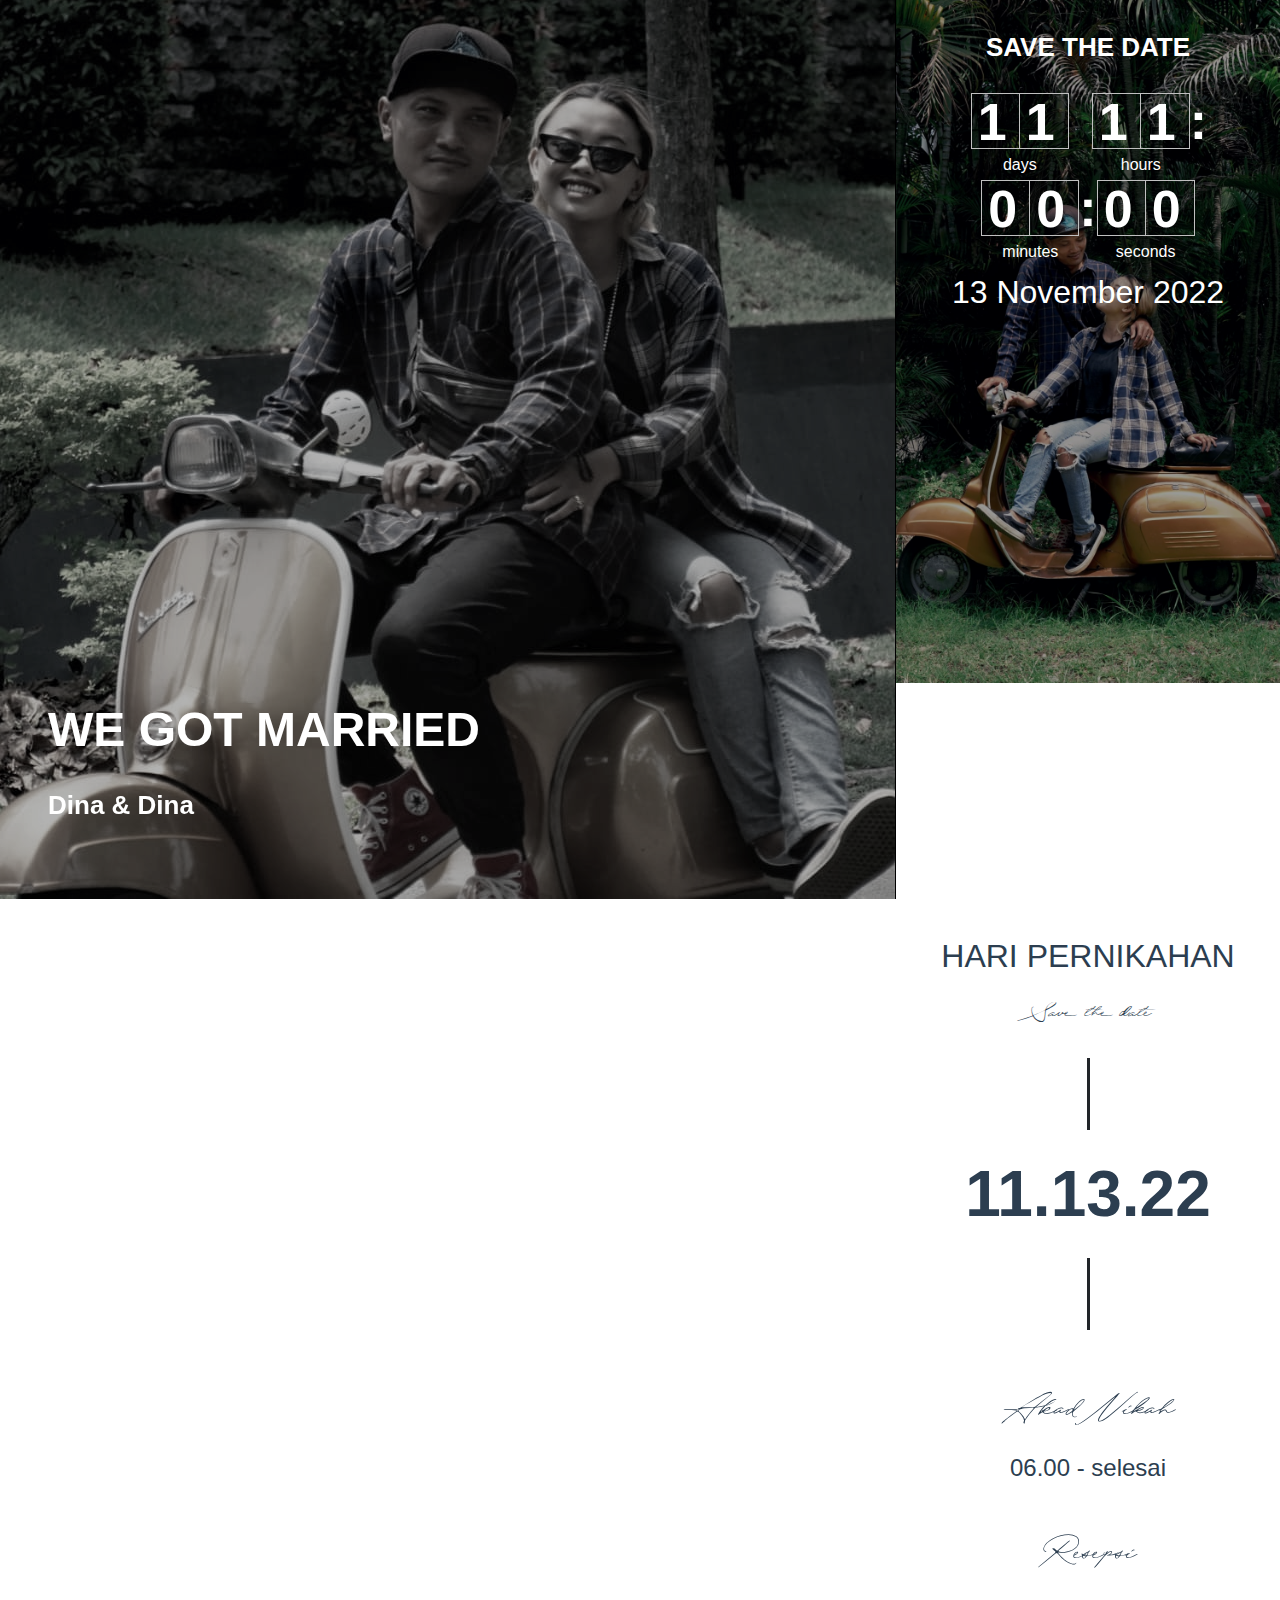
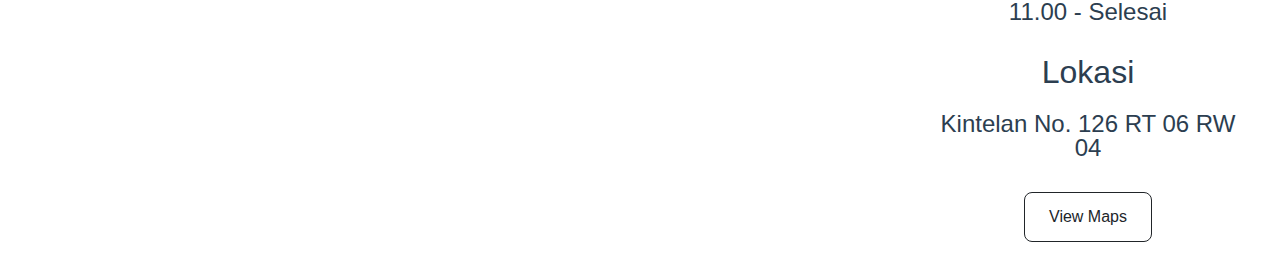
==== index.html @ 4c3e687c "update" ====
<!DOCTYPE html>
<html lang="en">

<head>
  <meta charset="UTF-8" />
  <meta http-equiv="X-UA-Compatible" content="IE=edge,chrome=1" />
  <meta name="viewport" content="width=device-width, initial-scale=1" />
  <title>Wedding Invitation</title>
  <meta name="description" content="" />
  <meta name="theme-color" content="#D1700C" />
  <link rel="shortcut icon" href="favicon.ico" />
  <link rel="stylesheet" href="styles/plugins.css" />
  <link rel="stylesheet" href="styles/main.css" />
</head>

<body>
  <div id="wrap">
    <div class="web-wrapper" id="page">
      <main>
        <div class="container-fluid">
          <div class="side-cover">
            <div class="cover-img"><img src="images/img-invitation-1.jpg" alt="img" /></div>
            <div class="text">
              <h1>WE GOT MARRIED</h1>
              <h2>Dina & Dina<h2>
            </div>
          </div>
          <div class="side-content">
            <section class="content">
              <div class="masthead"><img src="images/img-invitation-2.jpg" alt="img" />
                <div class="countdown">
                  <h2>SAVE THE DATE</h2>
                  <div class="timer">
                    <div class="demo" id="countdown"></div>
                    <div class="date">13 November 2022</div>
                  </div>
                </div>
              </div>
            </section>
            <section class="content detail">
              <h3>HARI PERNIKAHAN<small class="font-signature">Save the date</small></h3>
              <div class="title">
                <div class="texture-outer top aos-init aos-animate" data-aos="fade-right" data-aos-duration="1500">
                  <div class="texture-line"></div>
                </div>
                <h2 class="aos-init aos-animate" data-aos="zoom-in" data-aos-duration="1000">11.13.22</h2>
                <div class="texture-outer bottom aos-init aos-animate" data-aos="fade-left" data-aos-duration="1500">
                  <div class="texture-line"></div>
                </div>
              </div>
              <div class="activities">
                <h2 class="font-signature">Akad Nikah</h2>
                <p>06.00 - selesai</p>
                <h2 class="font-signature">Resepsi</h2>
                <p>11.00 - Selesai</p>
                <h3>Lokasi</h3>
                <address> Kintelan No. 126 RT 06 RW 04</address>
              </div>
              <div class="btn-maps"><a class="btn btn-border" href="https://goo.gl/maps/obeGDh7pRdm4obJx9"
                  target="_blank">View Maps</a></div>
            </section>
          </div>
        </div>
      </main>
    </div>
  </div>
  <script src="plugins/jquery/jquery-3.4.1.min.js"></script>
  <script src="plugins/bootstrap/popper.min.js"></script>
  <script src="plugins/bootstrap/bootstrap.min.js"></script>
  <script src="plugins/hbaloadimages/hbaloadimages.min.js"></script>
  <script src="plugins/owlcarousel/owl.carousel.min.js"></script>
  <script src="plugins/bootstrap-select/bootstrap-select.min.js"></script>
  <script src="plugins/event-countdown-timer/jquery.time-to.min.js"></script>
  <script src="scripts/main.js"></script>
</body>

</html>
---- styles/main.css ----
/* ------------------------------------------------------------------------------------------------ */
/* Core style */
/* ------------------------------------------------------------------------------------------------ */
/* Fonts */
@font-face { font-family: "Lato"; font-display: swap; src: local("Lato"); src: url("../fonts/lato-hairline.eot"); src: url("../fonts/lato-hairline.eot#iefix") format("embedded-opentype"), url("../fonts/lato-hairline.woff2") format("woff2"), url("../fonts/lato-hairline.woff") format("woff"), url("../fonts/lato-hairline.ttf") format("truetype"), url("../fonts/lato-hairline.svg") format("svg"); font-style: normal; font-weight: 200; }

@font-face { font-family: "Lato"; font-display: swap; src: local("Lato"); src: url("../fonts/lato-regular.eot"); src: url("../fonts/lato-regular.eot#iefix") format("embedded-opentype"), url("../fonts/lato-regular.woff2") format("woff2"), url("../fonts/lato-regular.woff") format("woff"), url("../fonts/lato-regular.ttf") format("truetype"), url("../fonts/lato-regular.svg") format("svg"); font-style: normal; font-weight: 400; }

@font-face { font-family: "Lato"; font-display: swap; src: local("Lato"); src: url("../fonts/lato-bold.eot"); src: url("../fonts/lato-bold.eot#iefix") format("embedded-opentype"), url("../fonts/lato-bold.woff2") format("woff2"), url("../fonts/lato-bold.woff") format("woff"), url("../fonts/lato-bold.ttf") format("truetype"), url("../fonts/lato-bold.svg") format("svg"); font-style: normal; font-weight: 600; }

@font-face { font-family: "Lato"; font-display: swap; src: local("Lato"); src: url("../fonts/lato-black.eot"); src: url("../fonts/lato-black.eot#iefix") format("embedded-opentype"), url("../fonts/lato-black.woff2") format("woff2"), url("../fonts/lato-black.woff") format("woff"), url("../fonts/lato-black.ttf") format("truetype"), url("../fonts/lato-black.svg") format("svg"); font-style: normal; font-weight: 700; }

@font-face { font-family: "Signature"; font-display: swap; src: local("Signature"); src: url("../fonts/quick-signature.eot"); src: url("../fonts/quick-signature.eot#iefix") format("embedded-opentype"), url("../fonts/quick-signature.woff2") format("woff2"), url("../fonts/quick-signature.woff") format("woff"), url("../fonts/quick-signature.ttf") format("truetype"), url("../fonts/quick-signature.svg") format("svg"); font-style: normal; font-weight: 400; }

/* Typography */
p { margin: 0 0 24px; padding: 0; }

p:last-child { margin: 0; }

p em, p i { font-style: italic; }

p u { text-decoration: underline; }

p a:hover { text-decoration: underline; }

p:last-child { margin-bottom: 0; }

h1, h2, h3, h4 { margin: 0 0 30px; font-weight: 600; -webkit-font-variant-ligatures: common-ligatures; -moz-font-variant-ligatures: common-ligatures; font-variant-ligatures: common-ligatures; -webkit-font-feature-settings: "liga","clig"; -moz-font-feature-settings: "liga","clig"; font-feature-settings: "liga","clig"; }

h1 { font-size: 64px; line-height: 80px; }

@media (max-width: 1600px) { h1 { font-size: 48px; line-height: 60px; } }

h2 { font-size: 32px; line-height: 48px; }

@media (max-width: 1600px) { h2 { font-size: 26px; line-height: 31px; } }

h3 { font-size: 24px; line-height: 32px; }

@media (max-width: 1600px) { h3 { font-size: 21px; line-height: 32px; } }

h4 { font-size: 16px; line-height: 26px; }

.lead p { font-size: 21px; line-height: 32px; }

article p { word-break: keep-all; /* Non standard for webkit */ -webkit-hyphens: none; -moz-hyphens: none; -ms-hyphens: none; hyphens: none; margin: 0 0 20px; }

article p:last-child { margin: 0; }

article a:hover { text-decoration: underline; }

article blockquote { font-style: italic; }

article li ul, article li ol { margin: 0 20px; padding-top: 10px; }

article ul, article ol { margin: 0 0 30px; padding-left: 25px; }

article ul:last-child, article ol:last-child { margin: 0; }

article ul li, article ol li { margin-bottom: 10px; }

article ul li:last-child, article ol li:last-child { margin: 0; }

article ul { list-style-type: disc; }

article ol { list-style-type: decimal; }

article ol ol { list-style: lower-alpha; }

article ol ol ol { list-style: lower-roman; }

article ol ol ol ol { list-style: lower-alpha; }

.text-center { text-align: center; }

.text-right { text-align: right; }

.text-left { text-align: left; }

.text-bold, p strong, p b { font-weight: 700; }

.text-semibold { font-weight: 600; }

.text-regular { font-weight: 400; }

.text-capital { text-transform: uppercase; }

/* Base */
*, *:after, *:before { box-sizing: border-box; }

img { max-width: 100%; }

hr { border-top: 1px solid #CCCCCC; }

article, aside, figcaption, figure, footer, header, hgroup, main, nav, section { display: block; }

@media (min-width: 1200px) { *::-webkit-scrollbar-track { background-color: #FFF; }
  *::-webkit-scrollbar { width: 10px; background-color: #FFF; }
  *::-webkit-scrollbar-thumb { border: 1px solid #FFF; border-width: 3px 0 3px 1px; background-color: #232323; } }

html, body { font-size: 16px; line-height: 24px; font-family: "Signatue", -apple-system, helvetica neue, helvetica, Roboto, Arial, sans-serif; font-weight: normal; padding: 0; margin: 0; background-color: #FFFFFF; color: #2C3E50; text-rendering: optimizeLegibility; -webkit-font-smoothing: antialiased; }

/* ------------------------------------------------------------------------------------------------ */
/* Component style */
/* ------------------------------------------------------------------------------------------------ */
/* Animations */
body { position: relative; top: 50px; opacity: 0; transition: all .5s linear; }

body.ready { -webkit-transform: none; transform: none; top: 0; opacity: 1; transition: all .5s linear; }

body.transition { top: -50px; opacity: 0; transition: all .5s linear; }

@-webkit-keyframes hvr-push { 50% { -webkit-transform: scale(0.95);
    transform: scale(0.95); }
  100% { -webkit-transform: scale(1);
    transform: scale(1); } }

@keyframes hvr-push { 50% { -webkit-transform: scale(0.95);
    transform: scale(0.95); }
  100% { -webkit-transform: scale(1);
    transform: scale(1); } }

@-webkit-keyframes hvr-pop { 50% { -webkit-transform: scale(1.2);
    transform: scale(1.2); } }

@keyframes hvr-pop { 50% { -webkit-transform: scale(1.2);
    transform: scale(1.2); } }

@-webkit-keyframes topright { from { -webkit-transform: rotate(-90deg); transform: rotate(-90deg); }
  to { -webkit-transform: rotate(0); transform: rotate(0); } }

@keyframes topright { from { -webkit-transform: rotate(-90deg); transform: rotate(-90deg); }
  to { -webkit-transform: rotate(0); transform: rotate(0); } }

@-webkit-keyframes topleft { 0% { right: -50%; }
  50% { right: -40%; }
  100% { right: -30%; } }

@keyframes topleft { 0% { right: -50%; }
  50% { right: -40%; }
  100% { right: -30%; } }

@-webkit-keyframes toplefts { 0% { right: -50%; }
  100% { right: -20%; } }

@keyframes toplefts { 0% { right: -50%; }
  100% { right: -20%; } }

@-webkit-keyframes topleftsm { 0% { right: -90%; }
  100% { right: -110%; } }

@keyframes topleftsm { 0% { right: -90%; }
  100% { right: -110%; } }

@-webkit-keyframes toprights { 0% { right: -60%; }
  100% { right: -90%; } }

@keyframes toprights { 0% { right: -60%; }
  100% { right: -90%; } }

.animate.fade-in { -webkit-transform: translateY(50px); transform: translateY(50px); opacity: 0; transition: all 1s ease; }

.animate.fade-in.animate-in { -webkit-transform: translateY(0); transform: translateY(0); opacity: 1; }

.animate.fade-inb { -webkit-transform: translateY(50px); transform: translateY(50px); opacity: 0; transition: all 1s ease; }

.animate.fade-inb.animate-in { -webkit-transform: translateY(0); transform: translateY(0); opacity: 1; }

.animate.fade-pop { bottom: -75px; opacity: 0; transition: all 1s ease; }

.animate.fade-pop.animate-in { bottom: -45px; opacity: 1; }

.animate.fade-in.slow { -webkit-transform: translateY(100px); transform: translateY(100px); opacity: 0; transition: all 1s ease; }

.animate.fade-in.slow.animate-in { -webkit-transform: translateY(0); transform: translateY(0); opacity: 1; }

@media (max-width: 767px) { .animate.fade-in.slow { -webkit-transform: translateY(10px); transform: translateY(10px); } }

.animate.fade-out { -webkit-transform: translateY(-100px); transform: translateY(-100px); opacity: 0; transition: all 1s ease; }

.animate.fade-out.animate-in { -webkit-transform: translateY(0); transform: translateY(0); opacity: 1; }

@media (max-width: 767px) { .animate.fade-out { -webkit-transform: translateY(10px); transform: translateY(10px); } }

.animate.fade-outs { opacity: 0; z-index: 0; transition: all 4s ease, opacity 2s, z-index 1s 2s ease; }

.animate.fade-outs.animate-in { opacity: 1; z-index: 2; }

.detail-content .animate.fade-outs { -webkit-transform: translateY(50px); transform: translateY(50px); opacity: 0; transition: all 1s ease; }

.detail-content .animate.fade-outs.animate-in { -webkit-transform: translateY(0); transform: translateY(0); opacity: 1; }

.section-dbrocure.animate.fade-outs, .brocure-detail.animate.fade-outs { -webkit-transform: translateY(50px); transform: translateY(50px); opacity: 0; transition: all 1s ease; }

.section-dbrocure.animate.fade-outs.animate-in, .brocure-detail.animate.fade-outs.animate-in { -webkit-transform: translateY(0); transform: translateY(0); opacity: 1; }

.animate.fade-in-left { -webkit-transform: translateX(-100px); transform: translateX(-100px); opacity: 0; transition: all 1s ease; }

.animate.fade-in-left.animate-in { -webkit-transform: translateY(0); transform: translateY(0); opacity: 1; }

.animate.fade-in-left.before:before { -webkit-transform: translateX(-100px); transform: translateX(-100px); opacity: 0; transition: all 1s ease; }

.animate.fade-in-left.before.animate-in:before { -webkit-transform: translateY(0); transform: translateY(0); opacity: 1; }

.animate.fade-in-right { -webkit-transform: translateX(200px); transform: translateX(200px); opacity: 0; transition: all 1s ease; }

.animate.fade-in-right.animate-in { -webkit-transform: translateX(0); transform: translateX(0); opacity: 1; }

@media (max-width: 767px) { .animate.fade-in-right { -webkit-transform: translateY(10px); transform: translateY(10px); } }

.animate.fade-only { opacity: 0; transition: all 1s ease; }

.animate.fade-only.animate-in { opacity: 1; }

.animate.fade-scale { opacity: 0; -webkit-transform: scale(0.8); transform: scale(0.8); transition: all 1s ease; }

.animate.fade-scale.animate-in { opacity: 1; -webkit-transform: scale(1); transform: scale(1); }

.animate.fade-in.delay:nth-child(1), .animate.fade-inb.delay:nth-child(1), .animate.fade-outs.delay:nth-child(1) { transition-delay: .2s; }

.animate.fade-in.delay:nth-child(2), .animate.fade-inb.delay:nth-child(2), .animate.fade-outs.delay:nth-child(2) { transition-delay: .4s; }

.animate.fade-in.delay:nth-child(3), .animate.fade-inb.delay:nth-child(3), .animate.fade-outs.delay:nth-child(3) { transition-delay: .6s; }

.animate.fade-in.delay:nth-child(4), .animate.fade-inb.delay:nth-child(4), .animate.fade-outs.delay:nth-child(4) { transition-delay: .8s; }

.animate.fade-in.delay:nth-child(5), .animate.fade-inb.delay:nth-child(5), .animate.fade-outs.delay:nth-child(5) { transition-delay: 1s; }

.animate.fade-in.delay:nth-child(6), .animate.fade-inb.delay:nth-child(6), .animate.fade-outs.delay:nth-child(6) { transition-delay: 1.2s; }

.animate.fade-in.delay:nth-child(7), .animate.fade-inb.delay:nth-child(7), .animate.fade-outs.delay:nth-child(7) { transition-delay: 1.4s; }

.animate.fade-in.delay:nth-child(8), .animate.fade-inb.delay:nth-child(8), .animate.fade-outs.delay:nth-child(8) { transition-delay: 1.6s; }

.animate.fade-in.delay:nth-child(9), .animate.fade-inb.delay:nth-child(9), .animate.fade-outs.delay:nth-child(9) { transition-delay: 1.8s; }

.delay-1 { transition-delay: 1s !important; }

.delay-2 { transition-delay: 2s !important; }

.delay-3 { transition-delay: 3s !important; }

.delay-4 { transition-delay: 4s !important; }

.delay-5 { transition-delay: 6s !important; }

/* Custom Plugins */
.block-slider { padding-bottom: 45px; }

.block-slider.owl-carousel .item { display: block; }

.block-slider .owl-stage-outer { position: relative; z-index: 2; }

.block-slider .owl-nav { position: absolute; z-index: 1; bottom: 0; right: -100px; width: 100%; height: 120px; text-align: right; }

.block-slider .owl-nav button.owl-next, .block-slider .owl-nav button.owl-prev { width: 50px; height: 75px; background-color: #232323; display: inline-block; transition: all .3s ease; position: relative; color: #FFFFFF; }

.block-slider .owl-nav button.owl-next.disabled, .block-slider .owl-nav button.owl-prev.disabled { opacity: .5; }

.block-slider .owl-nav button.owl-next:focus, .block-slider .owl-nav button.owl-prev:focus { outline: none; }

.block-slider .owl-nav button.owl-next:hover:not(.disabled), .block-slider .owl-nav button.owl-prev:hover:not(.disabled) { opacity: 1; background-color: #161616; }

@media (max-width: 1025px) { .block-slider .owl-nav { position: relative; right: 0; height: auto; text-align: center; }
  .block-slider .owl-nav button.owl-next, .block-slider .owl-nav button.owl-prev { width: 30px; height: 47px; font-size: 13px; } }

.owl-carousel { position: relative; }

.owl-carousel .owl-dots { text-align: center; position: relative; width: 100%; line-height: 8px; }

.owl-carousel .owl-dots .owl-dot { display: inline-block; vertical-align: middle; margin-right: 15px; width: auto; position: relative; }

.owl-carousel .owl-dots .owl-dot span { display: block; width: 6px; height: 6px; border-radius: 6px; background-color: #CECECE; border: 0; }

.owl-carousel .owl-dots .owl-dot:focus { outline: none !important; }

.owl-carousel .owl-dots .owl-dot.active span { width: 12px; background-color: #232323; opacity: 1; }

.tooltip { position: relative; }

.tooltip .arrow { position: absolute; width: 0; height: 0; border-color: transparent; border-style: solid; bottom: 0; left: 50%; margin-left: -5px; border-width: 20px 15px 0; border-top-color: #212121; margin-bottom: 19px; }

.tooltip-inner { background: #212121; color: #ffffff; font-size: 15px; line-height: 24px; padding: 19px 24px; border-radius: 4px; max-width: 280px; margin-bottom: 38px; }

.fade { transition: opacity 0.15s linear; }

.fade:not(.in):not(.show) { display: none; }

.collapse:not(.show) { display: none; }

.collapsing { position: relative; height: 0; overflow: hidden; transition: height 0.35s ease; }

@media (prefers-reduced-motion: reduce) { .collapsing { transition: none; } }

body.modal-open { overflow: hidden; }

body.modal-open .header { z-index: 9; }

.modal { position: fixed; z-index: 11; top: 0; left: 0; width: 101%; height: 100vh; overflow: auto; display: none; transition: all .5s; }

.modal:not(.show) { opacity: 0; }

.modal:not(.show) .modal-dialog { -webkit-transform: translate(0, -30px); transform: translate(0, -30px); }

.modal .modal-dialog { max-width: 540px; padding: 32px 24px; background: #fff; margin: 10vh auto; transition: all .5s ease-out; position: relative; border: 1px solid #E2E2E2; box-shadow: 0 20px 40px 0 rgba(0, 0, 0, 0.5); border-radius: 2px; max-width: 770px; padding: 30px; }

.modal .modal-dialog h3 { text-align: center; }

.modal .close-btn { position: absolute; top: 16px; right: 16px; width: 24px; display: block; opacity: .3; transition: all .3s; cursor: pointer; }

.modal .close-btn:hover { opacity: .7; }

.modal .form-group { text-align: left; }

.modal a.back { margin: 0 0 40px; }

.modal h3 { font-weight: bold; margin: 0 0 12px; font-size: 26px; line-height: 31px; }

.modal p { margin: 0 0 24px !important; }

.modal .range_slider { margin-bottom: 30px; }

.modal .ctrip_range { margin-top: 0; }

.modal-bottom { top: auto; bottom: 0; background: rgba(255, 255, 255, 0.8); }

.modal-bottom:not(.show) .modal-dialog { -webkit-transform: translate(0, 50%); transform: translate(0, 50%); }

.modal-bottom h2 { display: inline-block; margin: 0 0 30px; font-size: 22px; letter-spacing: -0.07px; line-height: 27px; }

.modal-bottom .modal-dialog { position: fixed; bottom: 0; left: 0; right: 0; min-height: 0; }

.modal-backdrop { position: fixed; top: 0; left: 0; width: 100%; height: 100%; background: rgba(27, 29, 30, 0.8); z-index: 10; transition: all .3s ease; }

/* General */
h2.w-aksen { position: relative; }

h2.w-aksen:before, h2.w-aksen:after { content: "/"; display: inline-block; padding: 0 3px; }

@media (max-width: 767px) { h2.w-aksen { font-size: 18px; line-height: 1.5em; padding: 0 15px; margin-bottom: 20px; } }

button:focus, a:focus { outline: none !important; }

.btn-primary { padding: 12px 24px; border: 1px solid #232323; border-radius: 2px; color: #232323; font-weight: 600; transition: all .3s; display: inline-block; background: #ffffff; }

.btn-primary:hover { background: #232323; color: #ffffff; text-decoration: none; }

.bg-img { width: 100%; display: block; position: relative; background-size: cover; background-position: center; background-repeat: no-repeat; }

.bg-img:before { content: ""; display: block; padding: 50% 0; }

.font-signature { font-family: "Signature", -apple-system, helvetica neue, helvetica, Roboto, Arial, sans-serif; font-size: 72px; line-height: 1em; font-weight: 500; }

@media (max-width: 1025px) { .font-signature { font-size: 52px; } }

@media (max-width: 767px) { .font-signature { font-size: 32px; } }

.page-numbers { text-align: center; margin: 0 auto 120px; }

.page-numbers ul { margin-bottom: 0; margin-left: -15px; margin-right: -15px; padding-left: 0; }

.page-numbers ul li { list-style: none; display: inline-block; text-align: center; }

.page-numbers ul li:last-child { padding-right: 0; }

.page-numbers ul li.current a, .page-numbers ul li.current span { color: #232323; }

.page-numbers a, .page-numbers span { padding: 0 12px; display: inline-block; color: #091E3F; font-size: 15px; line-height: 24px; }

.page-numbers .current { color: #232323; }

@media (max-width: 767px) { .page-numbers { margin: 0 auto 30px; } }

.fade { transition: opacity 0.15s linear; }

.fade:not(.in):not(.show) { display: none; }

.collapse:not(.show) { display: none; }

.collapsing { position: relative; height: 0; overflow: hidden; transition: height 0.35s ease; }

@media (prefers-reduced-motion: reduce) { .collapsing { transition: none; } }

.pnf { padding: 0; margin-top: -270px; position: relative; height: 100vh; width: 100%; background-size: cover; background-repeat: no-repeat; background-position: center; display: -webkit-flex; display: -ms-flexbox; display: flex; -webkit-justify-content: left; -ms-flex-pack: left; justify-content: left; -webkit-align-items: flex-start; -ms-flex-align: start; align-items: flex-start; }

.pnf_content { color: #232323; padding: 10%; width: 100%; text-align: center; }

.pnf_content h1 { font-size: 165px; line-height: 1.1em; letter-spacing: 30px; font-family: "Lato", helvetica neue, helvetica, arial, sans-serif; }

.pnf_content .btn-primary { text-decoration: none; }

@media (max-width: 767px) { .pnf { -webkit-justify-content: center; -ms-flex-pack: center; justify-content: center; -webkit-align-items: center; -ms-flex-align: center; align-items: center; margin-top: -70px; }
  .pnf_content { text-align: center; padding: 0; } }

/* Form */
.form-group { margin-bottom: 16px; }

.form-group label { display: block; width: 100%; }

.form-group .form-control { width: 100%; max-width: 100%; border: none; border-bottom: 1px solid #cccccc; }

.form-group .form-control:active, .form-group .form-control:focus, .form-group .form-control:hover { outline: none; border-color: #4f4f4f; }

.form-action { text-align: right; }

.form-action .btn-primary { padding: 8px 24px; }

@media (max-width: 767px) { .form-group .col-md-6 { margin-bottom: 16px; } }

/* Header */
.header { text-align: center; transition: all .3s linear; padding: 60px 0; z-index: 100; position: fixed; top: 0; left: 0; width: 100%; background: #FFF; }

.header_logo { display: inline-block; }

.header_logo .company-logo { height: 50px; transition: height .3s linear; margin: 0 auto 60px; }

.header .col-md-12 { position: relative; transition: width .3s linear; }

.header.fixed { top: -300px; left: 0; }

.header.fixed .col-md-12 { -webkit-flex: 0 0 50%; -ms-flex: 0 0 50%; flex: 0 0 50%; max-width: 50%; display: -webkit-flex; display: -ms-flexbox; display: flex; -webkit-align-items: center; -ms-flex-align: center; align-items: center; }

.header.fixed .company-logo { height: 40px; opacity: 0; }

.header.fixed .col-md-12:last-child { -webkit-justify-content: flex-end; -ms-flex-pack: end; justify-content: flex-end; }

.header.fixed .header_nav { margin-right: -300px; opacity: 0; }

.header.fixed.sticky { top: 0; box-shadow: 0 1px 2px 0 rgba(0, 0, 0, 0.2); padding: 10px 0; }

.header.fixed.sticky .company-logo { opacity: 1; margin-bottom: 0; }

.header.fixed.sticky .header_nav { margin-right: 0; opacity: 1; }

.header_menu_icon { position: absolute; top: -50px; right: 15px; z-index: 251; width: 30px; padding-top: 24px; cursor: pointer; transition: all .5s; display: none; float: right; }

.header_menu_icon span { position: absolute; left: 0; width: 100%; height: 2px; background-color: #232323; transform: rotate(0deg); -webkit-transform: rotate(0deg); -moz-transform: rotate(0deg); -o-transform: rotate(0deg); -ms-transform: rotate(0deg); transition: opacity 0.5s 0.5s, top 0.5s 0.4s, -webkit-transform 0.5s; transition: opacity 0.5s 0.5s, top 0.5s 0.4s, transform 0.5s; transition: opacity 0.5s 0.5s, top 0.5s 0.4s, transform 0.5s, -webkit-transform 0.5s; }

.header_menu_icon span:nth-child(1) { top: 0; width: 80%; }

.header_menu_icon span:nth-child(2) { top: 8px; }

.header_menu_icon span:nth-child(3) { top: 16px; width: 60%; }

.header_nav { position: relative; }

.header_nav .nav_foot { display: none; position: absolute; bottom: 30px; left: 0; width: 100%; z-index: 126; }

.header_nav .nav_foot .socmed { margin-bottom: 30px; }

.header_nav .nav_foot a { display: inline-block; margin: 0 15px; }

.header_nav .nav_foot .svg { width: 30px; height: 30px; color: #FFF; }

.header_nav .nav_foot span { color: #FFF; }

.nav_menu { margin-bottom: 0; padding-left: 0; list-style: none; display: -webkit-flex; display: -ms-flexbox; display: flex; -webkit-align-items: center; -ms-flex-align: center; align-items: center; -webkit-justify-content: center; -ms-flex-pack: center; justify-content: center; transition: all .3s linear; }

.nav_menu li { margin: 0 45px 0 0; line-height: 40px; transition: border .3s; }

.nav_menu li:last-child { margin-right: 0; }

.nav_menu li.active, .nav_menu li:hover { font-weight: bold; }

.nav_menu a { color: #2C3E50; font-size: 12px; line-height: 1.5em; transition: all .3s ease; text-transform: uppercase; }

.nav_menu a:hover { text-decoration: none; }

.menu-open .header_menu_icon { padding-top: 35px; -webkit-transform: scale(0.9); transform: scale(0.9); }

.menu-open .header_menu_icon span { transition: opacity 0.5s, top 0.5s, -webkit-transform 0.5s 0.4s; transition: opacity 0.5s, top 0.5s, transform 0.5s 0.4s; transition: opacity 0.5s, top 0.5s, transform 0.5s 0.4s, -webkit-transform 0.5s 0.4s; }

.menu-open .header_menu_icon span:nth-child(1) { width: 100%; transform: rotate(45deg); -webkit-transform: rotate(45deg); -moz-transform: rotate(45deg); -o-transform: rotate(45deg); -ms-transform: rotate(45deg); top: 7px; }

.menu-open .header_menu_icon span:nth-child(2) { opacity: 0; }

.menu-open .header_menu_icon span:nth-child(3) { width: 100%; transform: rotate(-45deg); -webkit-transform: rotate(-45deg); -moz-transform: rotate(-45deg); -o-transform: rotate(-45deg); -ms-transform: rotate(-45deg); top: 7px; }

.menu-open .header:before { opacity: 1; visibility: visible; }

.menu-open .header_nav { height: calc(90vh - 50px); }

.menu-open .nav_menu { height: 100vh; padding: 100px 30px 30px 20px; z-index: 125; opacity: 1; max-height: 999999px; }

.menu-open .nav_foot { display: block; }

@media (max-width: 767px) { .header { padding: 0; position: fixed; width: 100%; }
  .header_menu_icon { display: block; }
  .header_logo { position: relative; display: block; background: #FFF; z-index: 150; padding: 20px 0; margin-left: -12px; margin-right: -12px; box-shadow: 0 1px 2px 0 rgba(0, 0, 0, 0.2); }
  .header_logo .company-logo { height: 40px; margin-bottom: 0; margin-left: 12px; }
  .header .col-md-12:first-child { text-align: left; }
  .nav_menu { background: red; transition: all .3s linear; position: fixed; right: 0; top: 0; width: 100%; height: 0; -webkit-flex-direction: column; -ms-flex-direction: column; flex-direction: column; background: #e4e4e4; -webkit-justify-content: flex-start; -ms-flex-pack: start; justify-content: flex-start; -webkit-align-items: center; -ms-flex-align: center; align-items: center; opacity: 0; max-height: 0; overflow: hidden; }
  .nav_menu li { margin-bottom: 15px; padding-bottom: 5px; width: calc(80% - 40px); border-bottom: 1px solid #FFF; margin-right: 0; }
  .nav_menu li:last-child { margin-right: 0; }
  .nav_menu li.active { border-color: #2C3E50; font-weight: bold; }
  .nav_menu li.active a { color: #2C3E50; }
  .nav_menu a, .nav_menu span { color: #FFF; width: 100%; display: block; } }

/* Footer */
.footer .container { padding-top: 20px; padding-bottom: 20px; border-top: 1px solid #cccccc; }

.footer h3 { font-size: 16px; line-height: 1.5em; margin-bottom: 10px; }

.footer h3 a { color: #2C3E50; text-decoration: none; }

.footer h3 a:hover { text-decoration: none; }

.footer .text { font-size: 12px; line-height: 1.5em; margin-bottom: 15px; }

.footer .socmed { text-align: right; margin-bottom: 20px; }

.footer .socmed a { display: inline-block; margin-right: 15px; }

.footer .socmed a:last-child { margin-right: 0; }

.footer .svg { width: 20px; height: 20px; color: #2C3E50; }

.footer .svg:hover { color: #4f4f4f; }

.footer .cpyright { width: 100%; font-size: 12px; line-height: 1.5em; text-align: right; }

@media (max-width: 767px) { .footer { text-align: center; }
  .footer .container { width: calc(100% - 30px); }
  .footer .socmed, .footer .cpyright { text-align: center; } }

/* Contents */
body { width: 100vw; overflow-y: auto; overflow-x: hidden; }

.container-fluid { position: relative; display: -webkit-flex; display: -ms-flexbox; display: flex; padding-left: 0; padding-right: 0; width: 100vw; overflow-x: hidden; overflow-y: auto; }

.side-cover { width: 100vw; height: 100vh; position: fixed; top: -1px; left: 0; transition: all .8s ease-in-out; border-right: 1px solid #000; z-index: 3; }

.side-cover .cover-img { width: 100%; height: 100%; position: relative; }

.side-cover .cover-img:after { content: ""; width: 100%; height: 100%; background: #000; opacity: .3; position: absolute; top: 0; left: 0; }

.side-cover .cover-img img { width: 100%; height: 100%; display: block; object-fit: cover; object-position: center; -webkit-filter: grayscale(80%); filter: grayscale(80%); }

.side-cover .text { position: absolute; left: 3rem; bottom: 3rem; z-index: 5; color: #FFF; }

.side-cover .text h1 { font-weight: 700; }

.side-content { margin-left: 70vw; width: 30vw; position: relative; opacity: 0; transition: opacity .8s ease-in-out; transition-delay: .9s; }

.side-content .content { min-height: 100vh; }

.side-content .content .masthead { position: relative; text-align: center; color: #FFF; }

.side-content .content .masthead:after { content: ""; width: 100%; height: 100%; background: #000; opacity: .4; position: absolute; top: 0; left: 0; }

.side-content .content .masthead img { width: 100%; height: 100%; object-fit: contain; object-position: center; }

.side-content .content .masthead .countdown { position: absolute; top: 0; left: 0; width: 100%; height: 100%; padding: 2rem; display: -webkit-flex; display: -ms-flexbox; display: flex; -webkit-flex-direction: column; -ms-flex-direction: column; flex-direction: column; -webkit-justify-content: flex-start; -ms-flex-pack: start; justify-content: flex-start; z-index: 3; }

.side-content .content .masthead .timer { margin-bottom: 2rem; }

.side-content .content .masthead .timer figcaption { color: #FFF; }

.side-content .content .masthead .timer .timeTo { height: -webkit-max-content; height: -moz-max-content; height: max-content; }

.side-content .content .masthead .timer .timeTo.timeTo-black div { background: transparent; }

.side-content .content .masthead .date { font-size: 32px; line-height: 1.5em; }

.side-content .detail { padding: 2rem; text-align: center; }

.side-content .detail h3 { font-size: 32px; line-height: 1.5em; font-weight: 500; }

.side-content .detail h3 small { display: block; font-weight: 400; font-size: 1.5em; line-height: 1; }

.side-content .detail .title h2 { font-size: 4rem; line-height: 1; position: relative; }

.side-content .detail .title h2:before, .side-content .detail .title h2:after { content: ""; width: 3px; height: 8vh; background: #212529; display: block; margin: 0 auto 1rem; }

.side-content .detail .title h2:before { margin-bottom: 2rem; }

.side-content .detail .title h2:after { margin-top: 2rem; }

.side-content .detail .activities { margin-bottom: 2rem; }

.side-content .detail .activities .font-signature { margin-bottom: 1.5rem; }

.side-content .detail .activities h3 { margin-bottom: 1rem; }

.side-content .detail .activities p, .side-content .detail .activities address { font-size: 1.5rem; line-height: 1em; }

.side-content .detail .btn-border { display: block; max-width: -webkit-max-content; max-width: -moz-max-content; max-width: max-content; margin: 0 auto; padding: 0.75rem 1.5rem; border: 1px solid #212529; border-radius: 8px; color: #212529; text-decoration: none; transition: all .3s ease-in-out; }

.side-content .detail .btn-border:hover { background: #212529; color: #FFF; }

.ready .side-cover { width: 70vw; }

.ready .side-content { opacity: 1; }

@media (max-width: 767px) { .container-fluid { display: block; }
  .side-cover { position: relative; }
  .side-cover .text { left: 1.5rem; right: 1.5rem; margin: 0 auto; }
  .side-cover .text h1 { font-size: 36px; line-height: 1.5em; }
  .side-content { width: 100vw; margin-left: 0; }
  .ready .side-cover { width: 100vw; } }

/* Responsive */

/*# sourceMappingURL=main.css.map */
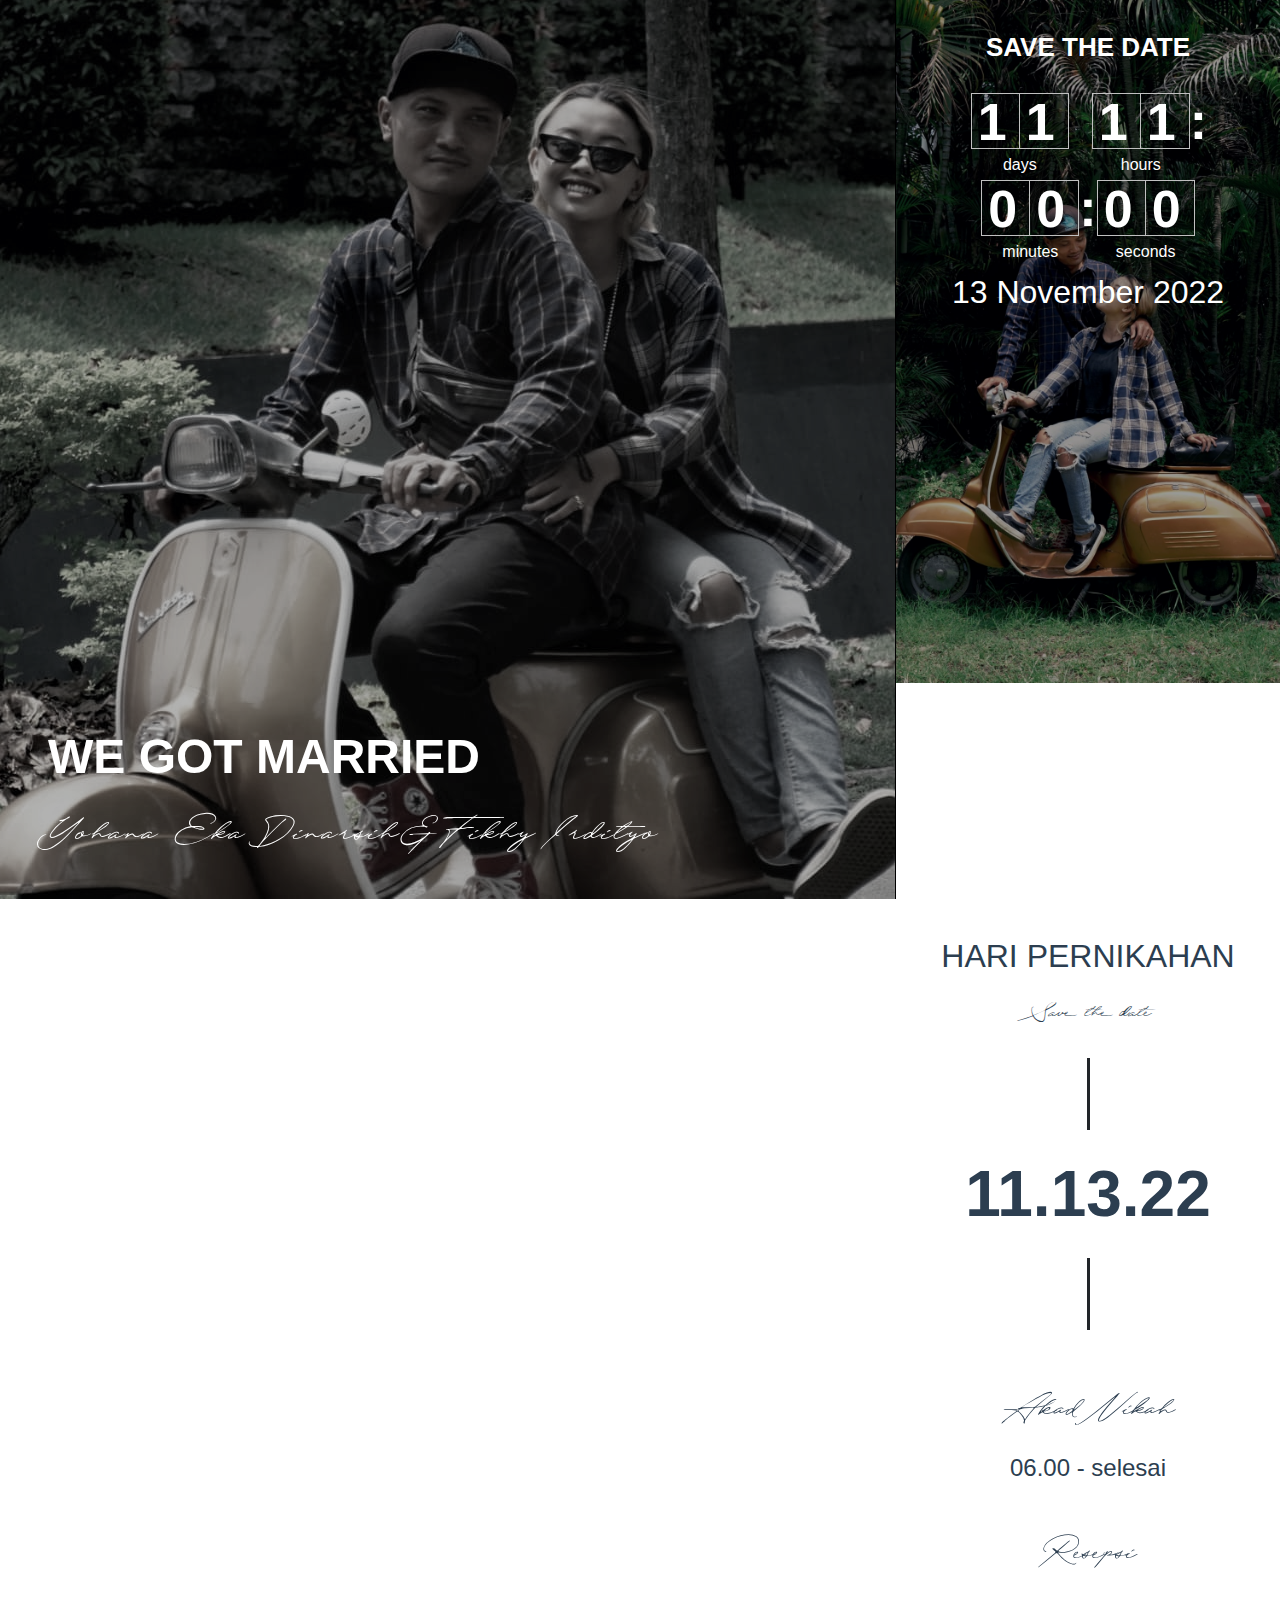
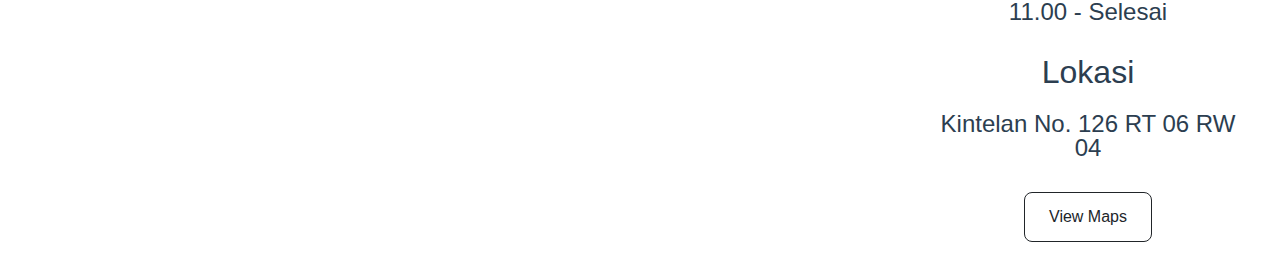
==== commit 18bdf6a6: "update" ====
--- a/index.html
+++ b/index.html
@@ -22,7 +22,7 @@
             <div class="cover-img"><img src="images/img-invitation-1.jpg" alt="img" /></div>
             <div class="text">
               <h1>WE GOT MARRIED</h1>
-              <h2>Dina & Dina<h2>
+              <h2 class="font-signature"><span>Yohana Eka Dinarsih</span>&<span>Fikhy Irdityo</span></h2>
             </div>
           </div>
           <div class="side-content">
--- a/styles/main.css
+++ b/styles/main.css
@@ -99,6 +99,8 @@
   *::-webkit-scrollbar-thumb { border: 1px solid #FFF; border-width: 3px 0 3px 1px; background-color: #232323; } }
 
 html, body { font-size: 16px; line-height: 24px; font-family: "Signatue", -apple-system, helvetica neue, helvetica, Roboto, Arial, sans-serif; font-weight: normal; padding: 0; margin: 0; background-color: #FFFFFF; color: #2C3E50; text-rendering: optimizeLegibility; -webkit-font-smoothing: antialiased; }
+
+@media (max-width: 767px) { html, body { font-size: 14px; line-height: 20px; } }
 
 /* ------------------------------------------------------------------------------------------------ */
 /* Component style */
@@ -538,7 +540,9 @@
 
 .side-cover .text { position: absolute; left: 3rem; bottom: 3rem; z-index: 5; color: #FFF; }
 
-.side-cover .text h1 { font-weight: 700; }
+.side-cover .text h1 { font-size: 3rem; font-weight: 700; margin-bottom: 0; opacity: 0; -webkit-transform: translateX(-20px); transform: translateX(-20px); transition: all .3s ease-in-out; transition-delay: .9s; }
+
+.side-cover .text h2.font-signature { font-size: 5rem; line-height: .8em; margin-bottom: 0; font-weight: 500; letter-spacing: 2px; opacity: 0; -webkit-transform: translateX(20px); transform: translateX(20px); transition: all .3s ease-in-out; transition-delay: .9s; }
 
 .side-content { margin-left: 70vw; width: 30vw; position: relative; opacity: 0; transition: opacity .8s ease-in-out; transition-delay: .9s; }
 
@@ -564,7 +568,7 @@
 
 .side-content .detail { padding: 2rem; text-align: center; }
 
-.side-content .detail h3 { font-size: 32px; line-height: 1.5em; font-weight: 500; }
+.side-content .detail h3 { font-size: 2rem; line-height: 1.5em; font-weight: 500; }
 
 .side-content .detail h3 small { display: block; font-weight: 400; font-size: 1.5em; line-height: 1; }
 
@@ -589,13 +593,17 @@
 .side-content .detail .btn-border:hover { background: #212529; color: #FFF; }
 
 .ready .side-cover { width: 70vw; }
+
+.ready .side-cover .text h1, .ready .side-cover .text h2.font-signature { opacity: 1; -webkit-transform: translateX(0); transform: translateX(0); }
 
 .ready .side-content { opacity: 1; }
 
 @media (max-width: 767px) { .container-fluid { display: block; }
   .side-cover { position: relative; }
   .side-cover .text { left: 1.5rem; right: 1.5rem; margin: 0 auto; }
-  .side-cover .text h1 { font-size: 36px; line-height: 1.5em; }
+  .side-cover .text h1 { font-size: 36px; line-height: 1.5em; text-align: center; }
+  .side-cover .text h2.font-signature { text-align: center; font-size: 5rem; }
+  .side-cover .text h2.font-signature span { display: block; }
   .side-content { width: 100vw; margin-left: 0; }
   .ready .side-cover { width: 100vw; } }
 
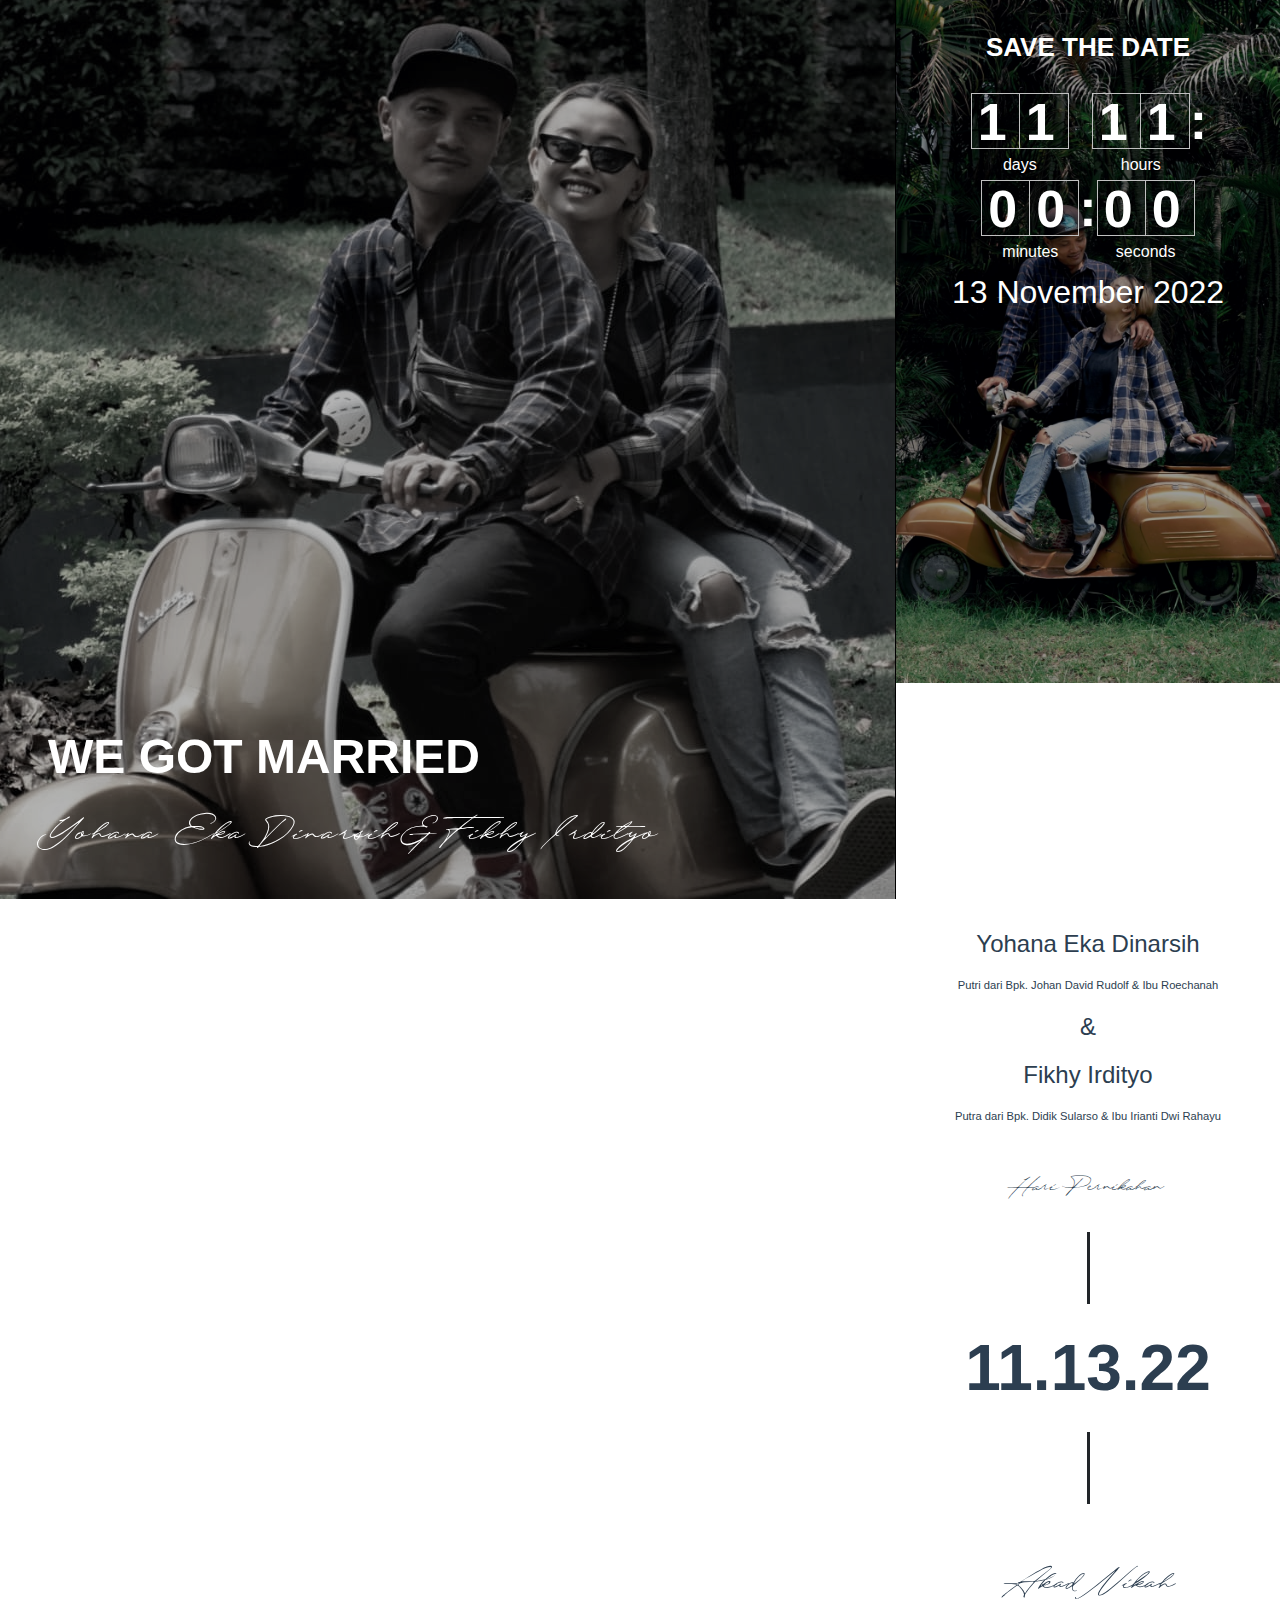
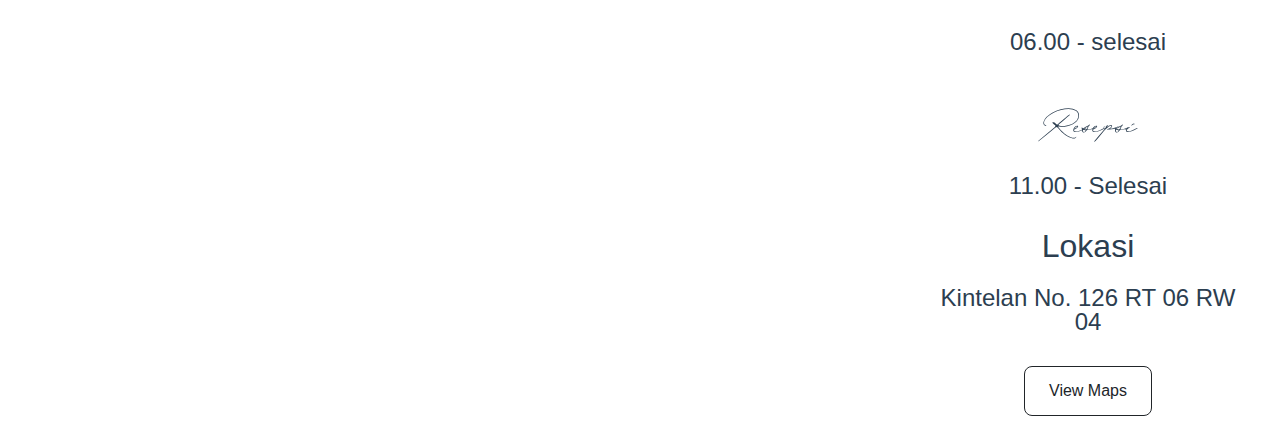
==== commit 5274e353: "update" ====
--- a/index.html
+++ b/index.html
@@ -38,7 +38,14 @@
               </div>
             </section>
             <section class="content detail">
-              <h3>HARI PERNIKAHAN<small class="font-signature">Save the date</small></h3>
+              <div class="activities">
+                <p>Yohana Eka Dinarsih</p>
+                <p class="putra-putri">Putri dari Bpk. Johan David Rudolf & Ibu Roechanah</p>
+                <p>&</p>
+                <p>Fikhy Irdityo</p>
+                <p class="putra-putri">Putra dari Bpk. Didik Sularso & Ibu Irianti Dwi Rahayu</p>
+              </div>
+              <h3><small class="font-signature">Hari Pernikahan</small></h3>
               <div class="title">
                 <div class="texture-outer top aos-init aos-animate" data-aos="fade-right" data-aos-duration="1500">
                   <div class="texture-line"></div>
--- a/styles/main.css
+++ b/styles/main.css
@@ -2,611 +2,1988 @@
 /* Core style */
 /* ------------------------------------------------------------------------------------------------ */
 /* Fonts */
-@font-face { font-family: "Lato"; font-display: swap; src: local("Lato"); src: url("../fonts/lato-hairline.eot"); src: url("../fonts/lato-hairline.eot#iefix") format("embedded-opentype"), url("../fonts/lato-hairline.woff2") format("woff2"), url("../fonts/lato-hairline.woff") format("woff"), url("../fonts/lato-hairline.ttf") format("truetype"), url("../fonts/lato-hairline.svg") format("svg"); font-style: normal; font-weight: 200; }
-
-@font-face { font-family: "Lato"; font-display: swap; src: local("Lato"); src: url("../fonts/lato-regular.eot"); src: url("../fonts/lato-regular.eot#iefix") format("embedded-opentype"), url("../fonts/lato-regular.woff2") format("woff2"), url("../fonts/lato-regular.woff") format("woff"), url("../fonts/lato-regular.ttf") format("truetype"), url("../fonts/lato-regular.svg") format("svg"); font-style: normal; font-weight: 400; }
-
-@font-face { font-family: "Lato"; font-display: swap; src: local("Lato"); src: url("../fonts/lato-bold.eot"); src: url("../fonts/lato-bold.eot#iefix") format("embedded-opentype"), url("../fonts/lato-bold.woff2") format("woff2"), url("../fonts/lato-bold.woff") format("woff"), url("../fonts/lato-bold.ttf") format("truetype"), url("../fonts/lato-bold.svg") format("svg"); font-style: normal; font-weight: 600; }
-
-@font-face { font-family: "Lato"; font-display: swap; src: local("Lato"); src: url("../fonts/lato-black.eot"); src: url("../fonts/lato-black.eot#iefix") format("embedded-opentype"), url("../fonts/lato-black.woff2") format("woff2"), url("../fonts/lato-black.woff") format("woff"), url("../fonts/lato-black.ttf") format("truetype"), url("../fonts/lato-black.svg") format("svg"); font-style: normal; font-weight: 700; }
-
-@font-face { font-family: "Signature"; font-display: swap; src: local("Signature"); src: url("../fonts/quick-signature.eot"); src: url("../fonts/quick-signature.eot#iefix") format("embedded-opentype"), url("../fonts/quick-signature.woff2") format("woff2"), url("../fonts/quick-signature.woff") format("woff"), url("../fonts/quick-signature.ttf") format("truetype"), url("../fonts/quick-signature.svg") format("svg"); font-style: normal; font-weight: 400; }
+@font-face {
+  font-family: "Lato";
+  font-display: swap;
+  src: local("Lato");
+  src: url("../fonts/lato-hairline.eot");
+  src: url("../fonts/lato-hairline.eot#iefix") format("embedded-opentype"), url("../fonts/lato-hairline.woff2") format("woff2"), url("../fonts/lato-hairline.woff") format("woff"), url("../fonts/lato-hairline.ttf") format("truetype"), url("../fonts/lato-hairline.svg") format("svg");
+  font-style: normal;
+  font-weight: 200;
+}
+
+@font-face {
+  font-family: "Lato";
+  font-display: swap;
+  src: local("Lato");
+  src: url("../fonts/lato-regular.eot");
+  src: url("../fonts/lato-regular.eot#iefix") format("embedded-opentype"), url("../fonts/lato-regular.woff2") format("woff2"), url("../fonts/lato-regular.woff") format("woff"), url("../fonts/lato-regular.ttf") format("truetype"), url("../fonts/lato-regular.svg") format("svg");
+  font-style: normal;
+  font-weight: 400;
+}
+
+@font-face {
+  font-family: "Lato";
+  font-display: swap;
+  src: local("Lato");
+  src: url("../fonts/lato-bold.eot");
+  src: url("../fonts/lato-bold.eot#iefix") format("embedded-opentype"), url("../fonts/lato-bold.woff2") format("woff2"), url("../fonts/lato-bold.woff") format("woff"), url("../fonts/lato-bold.ttf") format("truetype"), url("../fonts/lato-bold.svg") format("svg");
+  font-style: normal;
+  font-weight: 600;
+}
+
+@font-face {
+  font-family: "Lato";
+  font-display: swap;
+  src: local("Lato");
+  src: url("../fonts/lato-black.eot");
+  src: url("../fonts/lato-black.eot#iefix") format("embedded-opentype"), url("../fonts/lato-black.woff2") format("woff2"), url("../fonts/lato-black.woff") format("woff"), url("../fonts/lato-black.ttf") format("truetype"), url("../fonts/lato-black.svg") format("svg");
+  font-style: normal;
+  font-weight: 700;
+}
+
+@font-face {
+  font-family: "Signature";
+  font-display: swap;
+  src: local("Signature");
+  src: url("../fonts/quick-signature.eot");
+  src: url("../fonts/quick-signature.eot#iefix") format("embedded-opentype"), url("../fonts/quick-signature.woff2") format("woff2"), url("../fonts/quick-signature.woff") format("woff"), url("../fonts/quick-signature.ttf") format("truetype"), url("../fonts/quick-signature.svg") format("svg");
+  font-style: normal;
+  font-weight: 400;
+}
 
 /* Typography */
-p { margin: 0 0 24px; padding: 0; }
-
-p:last-child { margin: 0; }
-
-p em, p i { font-style: italic; }
-
-p u { text-decoration: underline; }
-
-p a:hover { text-decoration: underline; }
-
-p:last-child { margin-bottom: 0; }
-
-h1, h2, h3, h4 { margin: 0 0 30px; font-weight: 600; -webkit-font-variant-ligatures: common-ligatures; -moz-font-variant-ligatures: common-ligatures; font-variant-ligatures: common-ligatures; -webkit-font-feature-settings: "liga","clig"; -moz-font-feature-settings: "liga","clig"; font-feature-settings: "liga","clig"; }
-
-h1 { font-size: 64px; line-height: 80px; }
-
-@media (max-width: 1600px) { h1 { font-size: 48px; line-height: 60px; } }
-
-h2 { font-size: 32px; line-height: 48px; }
-
-@media (max-width: 1600px) { h2 { font-size: 26px; line-height: 31px; } }
-
-h3 { font-size: 24px; line-height: 32px; }
-
-@media (max-width: 1600px) { h3 { font-size: 21px; line-height: 32px; } }
-
-h4 { font-size: 16px; line-height: 26px; }
-
-.lead p { font-size: 21px; line-height: 32px; }
-
-article p { word-break: keep-all; /* Non standard for webkit */ -webkit-hyphens: none; -moz-hyphens: none; -ms-hyphens: none; hyphens: none; margin: 0 0 20px; }
-
-article p:last-child { margin: 0; }
-
-article a:hover { text-decoration: underline; }
-
-article blockquote { font-style: italic; }
-
-article li ul, article li ol { margin: 0 20px; padding-top: 10px; }
-
-article ul, article ol { margin: 0 0 30px; padding-left: 25px; }
-
-article ul:last-child, article ol:last-child { margin: 0; }
-
-article ul li, article ol li { margin-bottom: 10px; }
-
-article ul li:last-child, article ol li:last-child { margin: 0; }
-
-article ul { list-style-type: disc; }
-
-article ol { list-style-type: decimal; }
-
-article ol ol { list-style: lower-alpha; }
-
-article ol ol ol { list-style: lower-roman; }
-
-article ol ol ol ol { list-style: lower-alpha; }
-
-.text-center { text-align: center; }
-
-.text-right { text-align: right; }
-
-.text-left { text-align: left; }
-
-.text-bold, p strong, p b { font-weight: 700; }
-
-.text-semibold { font-weight: 600; }
-
-.text-regular { font-weight: 400; }
-
-.text-capital { text-transform: uppercase; }
+p {
+  margin: 0 0 24px;
+  padding: 0;
+}
+
+p:last-child {
+  margin: 0;
+}
+
+p em,
+p i {
+  font-style: italic;
+}
+
+p u {
+  text-decoration: underline;
+}
+
+p a:hover {
+  text-decoration: underline;
+}
+
+p:last-child {
+  margin-bottom: 0;
+}
+
+h1,
+h2,
+h3,
+h4 {
+  margin: 0 0 30px;
+  font-weight: 600;
+  -webkit-font-variant-ligatures: common-ligatures;
+  -moz-font-variant-ligatures: common-ligatures;
+  font-variant-ligatures: common-ligatures;
+  -webkit-font-feature-settings: "liga", "clig";
+  -moz-font-feature-settings: "liga", "clig";
+  font-feature-settings: "liga", "clig";
+}
+
+h1 {
+  font-size: 64px;
+  line-height: 80px;
+}
+
+@media (max-width: 1600px) {
+  h1 {
+    font-size: 48px;
+    line-height: 60px;
+  }
+}
+
+h2 {
+  font-size: 32px;
+  line-height: 48px;
+}
+
+@media (max-width: 1600px) {
+  h2 {
+    font-size: 26px;
+    line-height: 31px;
+  }
+}
+
+h3 {
+  font-size: 24px;
+  line-height: 32px;
+}
+
+@media (max-width: 1600px) {
+  h3 {
+    font-size: 21px;
+    line-height: 32px;
+  }
+}
+
+h4 {
+  font-size: 16px;
+  line-height: 26px;
+}
+
+.lead p {
+  font-size: 21px;
+  line-height: 32px;
+}
+
+article p {
+  word-break: keep-all;
+  /* Non standard for webkit */
+  -webkit-hyphens: none;
+  -moz-hyphens: none;
+  -ms-hyphens: none;
+  hyphens: none;
+  margin: 0 0 20px;
+}
+
+article p:last-child {
+  margin: 0;
+}
+
+article a:hover {
+  text-decoration: underline;
+}
+
+article blockquote {
+  font-style: italic;
+}
+
+article li ul,
+article li ol {
+  margin: 0 20px;
+  padding-top: 10px;
+}
+
+article ul,
+article ol {
+  margin: 0 0 30px;
+  padding-left: 25px;
+}
+
+article ul:last-child,
+article ol:last-child {
+  margin: 0;
+}
+
+article ul li,
+article ol li {
+  margin-bottom: 10px;
+}
+
+article ul li:last-child,
+article ol li:last-child {
+  margin: 0;
+}
+
+article ul {
+  list-style-type: disc;
+}
+
+article ol {
+  list-style-type: decimal;
+}
+
+article ol ol {
+  list-style: lower-alpha;
+}
+
+article ol ol ol {
+  list-style: lower-roman;
+}
+
+article ol ol ol ol {
+  list-style: lower-alpha;
+}
+
+.text-center {
+  text-align: center;
+}
+
+.text-right {
+  text-align: right;
+}
+
+.text-left {
+  text-align: left;
+}
+
+.text-bold,
+p strong,
+p b {
+  font-weight: 700;
+}
+
+.text-semibold {
+  font-weight: 600;
+}
+
+.text-regular {
+  font-weight: 400;
+}
+
+.text-capital {
+  text-transform: uppercase;
+}
 
 /* Base */
-*, *:after, *:before { box-sizing: border-box; }
-
-img { max-width: 100%; }
-
-hr { border-top: 1px solid #CCCCCC; }
-
-article, aside, figcaption, figure, footer, header, hgroup, main, nav, section { display: block; }
-
-@media (min-width: 1200px) { *::-webkit-scrollbar-track { background-color: #FFF; }
-  *::-webkit-scrollbar { width: 10px; background-color: #FFF; }
-  *::-webkit-scrollbar-thumb { border: 1px solid #FFF; border-width: 3px 0 3px 1px; background-color: #232323; } }
-
-html, body { font-size: 16px; line-height: 24px; font-family: "Signatue", -apple-system, helvetica neue, helvetica, Roboto, Arial, sans-serif; font-weight: normal; padding: 0; margin: 0; background-color: #FFFFFF; color: #2C3E50; text-rendering: optimizeLegibility; -webkit-font-smoothing: antialiased; }
-
-@media (max-width: 767px) { html, body { font-size: 14px; line-height: 20px; } }
+*,
+*:after,
+*:before {
+  box-sizing: border-box;
+}
+
+img {
+  max-width: 100%;
+}
+
+hr {
+  border-top: 1px solid #CCCCCC;
+}
+
+article,
+aside,
+figcaption,
+figure,
+footer,
+header,
+hgroup,
+main,
+nav,
+section {
+  display: block;
+}
+
+@media (min-width: 1200px) {
+  *::-webkit-scrollbar-track {
+    background-color: #FFF;
+  }
+
+  *::-webkit-scrollbar {
+    width: 10px;
+    background-color: #FFF;
+  }
+
+  *::-webkit-scrollbar-thumb {
+    border: 1px solid #FFF;
+    border-width: 3px 0 3px 1px;
+    background-color: #232323;
+  }
+}
+
+html,
+body {
+  font-size: 16px;
+  line-height: 24px;
+  font-family: "Signatue", -apple-system, helvetica neue, helvetica, Roboto, Arial, sans-serif;
+  font-weight: normal;
+  padding: 0;
+  margin: 0;
+  background-color: #FFFFFF;
+  color: #2C3E50;
+  text-rendering: optimizeLegibility;
+  -webkit-font-smoothing: antialiased;
+}
+
+@media (max-width: 767px) {
+
+  html,
+  body {
+    font-size: 14px;
+    line-height: 20px;
+  }
+}
 
 /* ------------------------------------------------------------------------------------------------ */
 /* Component style */
 /* ------------------------------------------------------------------------------------------------ */
 /* Animations */
-body { position: relative; top: 50px; opacity: 0; transition: all .5s linear; }
-
-body.ready { -webkit-transform: none; transform: none; top: 0; opacity: 1; transition: all .5s linear; }
-
-body.transition { top: -50px; opacity: 0; transition: all .5s linear; }
-
-@-webkit-keyframes hvr-push { 50% { -webkit-transform: scale(0.95);
-    transform: scale(0.95); }
-  100% { -webkit-transform: scale(1);
-    transform: scale(1); } }
-
-@keyframes hvr-push { 50% { -webkit-transform: scale(0.95);
-    transform: scale(0.95); }
-  100% { -webkit-transform: scale(1);
-    transform: scale(1); } }
-
-@-webkit-keyframes hvr-pop { 50% { -webkit-transform: scale(1.2);
-    transform: scale(1.2); } }
-
-@keyframes hvr-pop { 50% { -webkit-transform: scale(1.2);
-    transform: scale(1.2); } }
-
-@-webkit-keyframes topright { from { -webkit-transform: rotate(-90deg); transform: rotate(-90deg); }
-  to { -webkit-transform: rotate(0); transform: rotate(0); } }
-
-@keyframes topright { from { -webkit-transform: rotate(-90deg); transform: rotate(-90deg); }
-  to { -webkit-transform: rotate(0); transform: rotate(0); } }
-
-@-webkit-keyframes topleft { 0% { right: -50%; }
-  50% { right: -40%; }
-  100% { right: -30%; } }
-
-@keyframes topleft { 0% { right: -50%; }
-  50% { right: -40%; }
-  100% { right: -30%; } }
-
-@-webkit-keyframes toplefts { 0% { right: -50%; }
-  100% { right: -20%; } }
-
-@keyframes toplefts { 0% { right: -50%; }
-  100% { right: -20%; } }
-
-@-webkit-keyframes topleftsm { 0% { right: -90%; }
-  100% { right: -110%; } }
-
-@keyframes topleftsm { 0% { right: -90%; }
-  100% { right: -110%; } }
-
-@-webkit-keyframes toprights { 0% { right: -60%; }
-  100% { right: -90%; } }
-
-@keyframes toprights { 0% { right: -60%; }
-  100% { right: -90%; } }
-
-.animate.fade-in { -webkit-transform: translateY(50px); transform: translateY(50px); opacity: 0; transition: all 1s ease; }
-
-.animate.fade-in.animate-in { -webkit-transform: translateY(0); transform: translateY(0); opacity: 1; }
-
-.animate.fade-inb { -webkit-transform: translateY(50px); transform: translateY(50px); opacity: 0; transition: all 1s ease; }
-
-.animate.fade-inb.animate-in { -webkit-transform: translateY(0); transform: translateY(0); opacity: 1; }
-
-.animate.fade-pop { bottom: -75px; opacity: 0; transition: all 1s ease; }
-
-.animate.fade-pop.animate-in { bottom: -45px; opacity: 1; }
-
-.animate.fade-in.slow { -webkit-transform: translateY(100px); transform: translateY(100px); opacity: 0; transition: all 1s ease; }
-
-.animate.fade-in.slow.animate-in { -webkit-transform: translateY(0); transform: translateY(0); opacity: 1; }
-
-@media (max-width: 767px) { .animate.fade-in.slow { -webkit-transform: translateY(10px); transform: translateY(10px); } }
-
-.animate.fade-out { -webkit-transform: translateY(-100px); transform: translateY(-100px); opacity: 0; transition: all 1s ease; }
-
-.animate.fade-out.animate-in { -webkit-transform: translateY(0); transform: translateY(0); opacity: 1; }
-
-@media (max-width: 767px) { .animate.fade-out { -webkit-transform: translateY(10px); transform: translateY(10px); } }
-
-.animate.fade-outs { opacity: 0; z-index: 0; transition: all 4s ease, opacity 2s, z-index 1s 2s ease; }
-
-.animate.fade-outs.animate-in { opacity: 1; z-index: 2; }
-
-.detail-content .animate.fade-outs { -webkit-transform: translateY(50px); transform: translateY(50px); opacity: 0; transition: all 1s ease; }
-
-.detail-content .animate.fade-outs.animate-in { -webkit-transform: translateY(0); transform: translateY(0); opacity: 1; }
-
-.section-dbrocure.animate.fade-outs, .brocure-detail.animate.fade-outs { -webkit-transform: translateY(50px); transform: translateY(50px); opacity: 0; transition: all 1s ease; }
-
-.section-dbrocure.animate.fade-outs.animate-in, .brocure-detail.animate.fade-outs.animate-in { -webkit-transform: translateY(0); transform: translateY(0); opacity: 1; }
-
-.animate.fade-in-left { -webkit-transform: translateX(-100px); transform: translateX(-100px); opacity: 0; transition: all 1s ease; }
-
-.animate.fade-in-left.animate-in { -webkit-transform: translateY(0); transform: translateY(0); opacity: 1; }
-
-.animate.fade-in-left.before:before { -webkit-transform: translateX(-100px); transform: translateX(-100px); opacity: 0; transition: all 1s ease; }
-
-.animate.fade-in-left.before.animate-in:before { -webkit-transform: translateY(0); transform: translateY(0); opacity: 1; }
-
-.animate.fade-in-right { -webkit-transform: translateX(200px); transform: translateX(200px); opacity: 0; transition: all 1s ease; }
-
-.animate.fade-in-right.animate-in { -webkit-transform: translateX(0); transform: translateX(0); opacity: 1; }
-
-@media (max-width: 767px) { .animate.fade-in-right { -webkit-transform: translateY(10px); transform: translateY(10px); } }
-
-.animate.fade-only { opacity: 0; transition: all 1s ease; }
-
-.animate.fade-only.animate-in { opacity: 1; }
-
-.animate.fade-scale { opacity: 0; -webkit-transform: scale(0.8); transform: scale(0.8); transition: all 1s ease; }
-
-.animate.fade-scale.animate-in { opacity: 1; -webkit-transform: scale(1); transform: scale(1); }
-
-.animate.fade-in.delay:nth-child(1), .animate.fade-inb.delay:nth-child(1), .animate.fade-outs.delay:nth-child(1) { transition-delay: .2s; }
-
-.animate.fade-in.delay:nth-child(2), .animate.fade-inb.delay:nth-child(2), .animate.fade-outs.delay:nth-child(2) { transition-delay: .4s; }
-
-.animate.fade-in.delay:nth-child(3), .animate.fade-inb.delay:nth-child(3), .animate.fade-outs.delay:nth-child(3) { transition-delay: .6s; }
-
-.animate.fade-in.delay:nth-child(4), .animate.fade-inb.delay:nth-child(4), .animate.fade-outs.delay:nth-child(4) { transition-delay: .8s; }
-
-.animate.fade-in.delay:nth-child(5), .animate.fade-inb.delay:nth-child(5), .animate.fade-outs.delay:nth-child(5) { transition-delay: 1s; }
-
-.animate.fade-in.delay:nth-child(6), .animate.fade-inb.delay:nth-child(6), .animate.fade-outs.delay:nth-child(6) { transition-delay: 1.2s; }
-
-.animate.fade-in.delay:nth-child(7), .animate.fade-inb.delay:nth-child(7), .animate.fade-outs.delay:nth-child(7) { transition-delay: 1.4s; }
-
-.animate.fade-in.delay:nth-child(8), .animate.fade-inb.delay:nth-child(8), .animate.fade-outs.delay:nth-child(8) { transition-delay: 1.6s; }
-
-.animate.fade-in.delay:nth-child(9), .animate.fade-inb.delay:nth-child(9), .animate.fade-outs.delay:nth-child(9) { transition-delay: 1.8s; }
-
-.delay-1 { transition-delay: 1s !important; }
-
-.delay-2 { transition-delay: 2s !important; }
-
-.delay-3 { transition-delay: 3s !important; }
-
-.delay-4 { transition-delay: 4s !important; }
-
-.delay-5 { transition-delay: 6s !important; }
+body {
+  position: relative;
+  top: 50px;
+  opacity: 0;
+  transition: all .5s linear;
+}
+
+body.ready {
+  -webkit-transform: none;
+  transform: none;
+  top: 0;
+  opacity: 1;
+  transition: all .5s linear;
+}
+
+body.transition {
+  top: -50px;
+  opacity: 0;
+  transition: all .5s linear;
+}
+
+@-webkit-keyframes hvr-push {
+  50% {
+    -webkit-transform: scale(0.95);
+    transform: scale(0.95);
+  }
+
+  100% {
+    -webkit-transform: scale(1);
+    transform: scale(1);
+  }
+}
+
+@keyframes hvr-push {
+  50% {
+    -webkit-transform: scale(0.95);
+    transform: scale(0.95);
+  }
+
+  100% {
+    -webkit-transform: scale(1);
+    transform: scale(1);
+  }
+}
+
+@-webkit-keyframes hvr-pop {
+  50% {
+    -webkit-transform: scale(1.2);
+    transform: scale(1.2);
+  }
+}
+
+@keyframes hvr-pop {
+  50% {
+    -webkit-transform: scale(1.2);
+    transform: scale(1.2);
+  }
+}
+
+@-webkit-keyframes topright {
+  from {
+    -webkit-transform: rotate(-90deg);
+    transform: rotate(-90deg);
+  }
+
+  to {
+    -webkit-transform: rotate(0);
+    transform: rotate(0);
+  }
+}
+
+@keyframes topright {
+  from {
+    -webkit-transform: rotate(-90deg);
+    transform: rotate(-90deg);
+  }
+
+  to {
+    -webkit-transform: rotate(0);
+    transform: rotate(0);
+  }
+}
+
+@-webkit-keyframes topleft {
+  0% {
+    right: -50%;
+  }
+
+  50% {
+    right: -40%;
+  }
+
+  100% {
+    right: -30%;
+  }
+}
+
+@keyframes topleft {
+  0% {
+    right: -50%;
+  }
+
+  50% {
+    right: -40%;
+  }
+
+  100% {
+    right: -30%;
+  }
+}
+
+@-webkit-keyframes toplefts {
+  0% {
+    right: -50%;
+  }
+
+  100% {
+    right: -20%;
+  }
+}
+
+@keyframes toplefts {
+  0% {
+    right: -50%;
+  }
+
+  100% {
+    right: -20%;
+  }
+}
+
+@-webkit-keyframes topleftsm {
+  0% {
+    right: -90%;
+  }
+
+  100% {
+    right: -110%;
+  }
+}
+
+@keyframes topleftsm {
+  0% {
+    right: -90%;
+  }
+
+  100% {
+    right: -110%;
+  }
+}
+
+@-webkit-keyframes toprights {
+  0% {
+    right: -60%;
+  }
+
+  100% {
+    right: -90%;
+  }
+}
+
+@keyframes toprights {
+  0% {
+    right: -60%;
+  }
+
+  100% {
+    right: -90%;
+  }
+}
+
+.animate.fade-in {
+  -webkit-transform: translateY(50px);
+  transform: translateY(50px);
+  opacity: 0;
+  transition: all 1s ease;
+}
+
+.animate.fade-in.animate-in {
+  -webkit-transform: translateY(0);
+  transform: translateY(0);
+  opacity: 1;
+}
+
+.animate.fade-inb {
+  -webkit-transform: translateY(50px);
+  transform: translateY(50px);
+  opacity: 0;
+  transition: all 1s ease;
+}
+
+.animate.fade-inb.animate-in {
+  -webkit-transform: translateY(0);
+  transform: translateY(0);
+  opacity: 1;
+}
+
+.animate.fade-pop {
+  bottom: -75px;
+  opacity: 0;
+  transition: all 1s ease;
+}
+
+.animate.fade-pop.animate-in {
+  bottom: -45px;
+  opacity: 1;
+}
+
+.animate.fade-in.slow {
+  -webkit-transform: translateY(100px);
+  transform: translateY(100px);
+  opacity: 0;
+  transition: all 1s ease;
+}
+
+.animate.fade-in.slow.animate-in {
+  -webkit-transform: translateY(0);
+  transform: translateY(0);
+  opacity: 1;
+}
+
+@media (max-width: 767px) {
+  .animate.fade-in.slow {
+    -webkit-transform: translateY(10px);
+    transform: translateY(10px);
+  }
+}
+
+.animate.fade-out {
+  -webkit-transform: translateY(-100px);
+  transform: translateY(-100px);
+  opacity: 0;
+  transition: all 1s ease;
+}
+
+.animate.fade-out.animate-in {
+  -webkit-transform: translateY(0);
+  transform: translateY(0);
+  opacity: 1;
+}
+
+@media (max-width: 767px) {
+  .animate.fade-out {
+    -webkit-transform: translateY(10px);
+    transform: translateY(10px);
+  }
+}
+
+.animate.fade-outs {
+  opacity: 0;
+  z-index: 0;
+  transition: all 4s ease, opacity 2s, z-index 1s 2s ease;
+}
+
+.animate.fade-outs.animate-in {
+  opacity: 1;
+  z-index: 2;
+}
+
+.detail-content .animate.fade-outs {
+  -webkit-transform: translateY(50px);
+  transform: translateY(50px);
+  opacity: 0;
+  transition: all 1s ease;
+}
+
+.detail-content .animate.fade-outs.animate-in {
+  -webkit-transform: translateY(0);
+  transform: translateY(0);
+  opacity: 1;
+}
+
+.section-dbrocure.animate.fade-outs,
+.brocure-detail.animate.fade-outs {
+  -webkit-transform: translateY(50px);
+  transform: translateY(50px);
+  opacity: 0;
+  transition: all 1s ease;
+}
+
+.section-dbrocure.animate.fade-outs.animate-in,
+.brocure-detail.animate.fade-outs.animate-in {
+  -webkit-transform: translateY(0);
+  transform: translateY(0);
+  opacity: 1;
+}
+
+.animate.fade-in-left {
+  -webkit-transform: translateX(-100px);
+  transform: translateX(-100px);
+  opacity: 0;
+  transition: all 1s ease;
+}
+
+.animate.fade-in-left.animate-in {
+  -webkit-transform: translateY(0);
+  transform: translateY(0);
+  opacity: 1;
+}
+
+.animate.fade-in-left.before:before {
+  -webkit-transform: translateX(-100px);
+  transform: translateX(-100px);
+  opacity: 0;
+  transition: all 1s ease;
+}
+
+.animate.fade-in-left.before.animate-in:before {
+  -webkit-transform: translateY(0);
+  transform: translateY(0);
+  opacity: 1;
+}
+
+.animate.fade-in-right {
+  -webkit-transform: translateX(200px);
+  transform: translateX(200px);
+  opacity: 0;
+  transition: all 1s ease;
+}
+
+.animate.fade-in-right.animate-in {
+  -webkit-transform: translateX(0);
+  transform: translateX(0);
+  opacity: 1;
+}
+
+@media (max-width: 767px) {
+  .animate.fade-in-right {
+    -webkit-transform: translateY(10px);
+    transform: translateY(10px);
+  }
+}
+
+.animate.fade-only {
+  opacity: 0;
+  transition: all 1s ease;
+}
+
+.animate.fade-only.animate-in {
+  opacity: 1;
+}
+
+.animate.fade-scale {
+  opacity: 0;
+  -webkit-transform: scale(0.8);
+  transform: scale(0.8);
+  transition: all 1s ease;
+}
+
+.animate.fade-scale.animate-in {
+  opacity: 1;
+  -webkit-transform: scale(1);
+  transform: scale(1);
+}
+
+.animate.fade-in.delay:nth-child(1),
+.animate.fade-inb.delay:nth-child(1),
+.animate.fade-outs.delay:nth-child(1) {
+  transition-delay: .2s;
+}
+
+.animate.fade-in.delay:nth-child(2),
+.animate.fade-inb.delay:nth-child(2),
+.animate.fade-outs.delay:nth-child(2) {
+  transition-delay: .4s;
+}
+
+.animate.fade-in.delay:nth-child(3),
+.animate.fade-inb.delay:nth-child(3),
+.animate.fade-outs.delay:nth-child(3) {
+  transition-delay: .6s;
+}
+
+.animate.fade-in.delay:nth-child(4),
+.animate.fade-inb.delay:nth-child(4),
+.animate.fade-outs.delay:nth-child(4) {
+  transition-delay: .8s;
+}
+
+.animate.fade-in.delay:nth-child(5),
+.animate.fade-inb.delay:nth-child(5),
+.animate.fade-outs.delay:nth-child(5) {
+  transition-delay: 1s;
+}
+
+.animate.fade-in.delay:nth-child(6),
+.animate.fade-inb.delay:nth-child(6),
+.animate.fade-outs.delay:nth-child(6) {
+  transition-delay: 1.2s;
+}
+
+.animate.fade-in.delay:nth-child(7),
+.animate.fade-inb.delay:nth-child(7),
+.animate.fade-outs.delay:nth-child(7) {
+  transition-delay: 1.4s;
+}
+
+.animate.fade-in.delay:nth-child(8),
+.animate.fade-inb.delay:nth-child(8),
+.animate.fade-outs.delay:nth-child(8) {
+  transition-delay: 1.6s;
+}
+
+.animate.fade-in.delay:nth-child(9),
+.animate.fade-inb.delay:nth-child(9),
+.animate.fade-outs.delay:nth-child(9) {
+  transition-delay: 1.8s;
+}
+
+.delay-1 {
+  transition-delay: 1s !important;
+}
+
+.delay-2 {
+  transition-delay: 2s !important;
+}
+
+.delay-3 {
+  transition-delay: 3s !important;
+}
+
+.delay-4 {
+  transition-delay: 4s !important;
+}
+
+.delay-5 {
+  transition-delay: 6s !important;
+}
 
 /* Custom Plugins */
-.block-slider { padding-bottom: 45px; }
-
-.block-slider.owl-carousel .item { display: block; }
-
-.block-slider .owl-stage-outer { position: relative; z-index: 2; }
-
-.block-slider .owl-nav { position: absolute; z-index: 1; bottom: 0; right: -100px; width: 100%; height: 120px; text-align: right; }
-
-.block-slider .owl-nav button.owl-next, .block-slider .owl-nav button.owl-prev { width: 50px; height: 75px; background-color: #232323; display: inline-block; transition: all .3s ease; position: relative; color: #FFFFFF; }
-
-.block-slider .owl-nav button.owl-next.disabled, .block-slider .owl-nav button.owl-prev.disabled { opacity: .5; }
-
-.block-slider .owl-nav button.owl-next:focus, .block-slider .owl-nav button.owl-prev:focus { outline: none; }
-
-.block-slider .owl-nav button.owl-next:hover:not(.disabled), .block-slider .owl-nav button.owl-prev:hover:not(.disabled) { opacity: 1; background-color: #161616; }
-
-@media (max-width: 1025px) { .block-slider .owl-nav { position: relative; right: 0; height: auto; text-align: center; }
-  .block-slider .owl-nav button.owl-next, .block-slider .owl-nav button.owl-prev { width: 30px; height: 47px; font-size: 13px; } }
-
-.owl-carousel { position: relative; }
-
-.owl-carousel .owl-dots { text-align: center; position: relative; width: 100%; line-height: 8px; }
-
-.owl-carousel .owl-dots .owl-dot { display: inline-block; vertical-align: middle; margin-right: 15px; width: auto; position: relative; }
-
-.owl-carousel .owl-dots .owl-dot span { display: block; width: 6px; height: 6px; border-radius: 6px; background-color: #CECECE; border: 0; }
-
-.owl-carousel .owl-dots .owl-dot:focus { outline: none !important; }
-
-.owl-carousel .owl-dots .owl-dot.active span { width: 12px; background-color: #232323; opacity: 1; }
-
-.tooltip { position: relative; }
-
-.tooltip .arrow { position: absolute; width: 0; height: 0; border-color: transparent; border-style: solid; bottom: 0; left: 50%; margin-left: -5px; border-width: 20px 15px 0; border-top-color: #212121; margin-bottom: 19px; }
-
-.tooltip-inner { background: #212121; color: #ffffff; font-size: 15px; line-height: 24px; padding: 19px 24px; border-radius: 4px; max-width: 280px; margin-bottom: 38px; }
-
-.fade { transition: opacity 0.15s linear; }
-
-.fade:not(.in):not(.show) { display: none; }
-
-.collapse:not(.show) { display: none; }
-
-.collapsing { position: relative; height: 0; overflow: hidden; transition: height 0.35s ease; }
-
-@media (prefers-reduced-motion: reduce) { .collapsing { transition: none; } }
-
-body.modal-open { overflow: hidden; }
-
-body.modal-open .header { z-index: 9; }
-
-.modal { position: fixed; z-index: 11; top: 0; left: 0; width: 101%; height: 100vh; overflow: auto; display: none; transition: all .5s; }
-
-.modal:not(.show) { opacity: 0; }
-
-.modal:not(.show) .modal-dialog { -webkit-transform: translate(0, -30px); transform: translate(0, -30px); }
-
-.modal .modal-dialog { max-width: 540px; padding: 32px 24px; background: #fff; margin: 10vh auto; transition: all .5s ease-out; position: relative; border: 1px solid #E2E2E2; box-shadow: 0 20px 40px 0 rgba(0, 0, 0, 0.5); border-radius: 2px; max-width: 770px; padding: 30px; }
-
-.modal .modal-dialog h3 { text-align: center; }
-
-.modal .close-btn { position: absolute; top: 16px; right: 16px; width: 24px; display: block; opacity: .3; transition: all .3s; cursor: pointer; }
-
-.modal .close-btn:hover { opacity: .7; }
-
-.modal .form-group { text-align: left; }
-
-.modal a.back { margin: 0 0 40px; }
-
-.modal h3 { font-weight: bold; margin: 0 0 12px; font-size: 26px; line-height: 31px; }
-
-.modal p { margin: 0 0 24px !important; }
-
-.modal .range_slider { margin-bottom: 30px; }
-
-.modal .ctrip_range { margin-top: 0; }
-
-.modal-bottom { top: auto; bottom: 0; background: rgba(255, 255, 255, 0.8); }
-
-.modal-bottom:not(.show) .modal-dialog { -webkit-transform: translate(0, 50%); transform: translate(0, 50%); }
-
-.modal-bottom h2 { display: inline-block; margin: 0 0 30px; font-size: 22px; letter-spacing: -0.07px; line-height: 27px; }
-
-.modal-bottom .modal-dialog { position: fixed; bottom: 0; left: 0; right: 0; min-height: 0; }
-
-.modal-backdrop { position: fixed; top: 0; left: 0; width: 100%; height: 100%; background: rgba(27, 29, 30, 0.8); z-index: 10; transition: all .3s ease; }
+.block-slider {
+  padding-bottom: 45px;
+}
+
+.block-slider.owl-carousel .item {
+  display: block;
+}
+
+.block-slider .owl-stage-outer {
+  position: relative;
+  z-index: 2;
+}
+
+.block-slider .owl-nav {
+  position: absolute;
+  z-index: 1;
+  bottom: 0;
+  right: -100px;
+  width: 100%;
+  height: 120px;
+  text-align: right;
+}
+
+.block-slider .owl-nav button.owl-next,
+.block-slider .owl-nav button.owl-prev {
+  width: 50px;
+  height: 75px;
+  background-color: #232323;
+  display: inline-block;
+  transition: all .3s ease;
+  position: relative;
+  color: #FFFFFF;
+}
+
+.block-slider .owl-nav button.owl-next.disabled,
+.block-slider .owl-nav button.owl-prev.disabled {
+  opacity: .5;
+}
+
+.block-slider .owl-nav button.owl-next:focus,
+.block-slider .owl-nav button.owl-prev:focus {
+  outline: none;
+}
+
+.block-slider .owl-nav button.owl-next:hover:not(.disabled),
+.block-slider .owl-nav button.owl-prev:hover:not(.disabled) {
+  opacity: 1;
+  background-color: #161616;
+}
+
+@media (max-width: 1025px) {
+  .block-slider .owl-nav {
+    position: relative;
+    right: 0;
+    height: auto;
+    text-align: center;
+  }
+
+  .block-slider .owl-nav button.owl-next,
+  .block-slider .owl-nav button.owl-prev {
+    width: 30px;
+    height: 47px;
+    font-size: 13px;
+  }
+}
+
+.owl-carousel {
+  position: relative;
+}
+
+.owl-carousel .owl-dots {
+  text-align: center;
+  position: relative;
+  width: 100%;
+  line-height: 8px;
+}
+
+.owl-carousel .owl-dots .owl-dot {
+  display: inline-block;
+  vertical-align: middle;
+  margin-right: 15px;
+  width: auto;
+  position: relative;
+}
+
+.owl-carousel .owl-dots .owl-dot span {
+  display: block;
+  width: 6px;
+  height: 6px;
+  border-radius: 6px;
+  background-color: #CECECE;
+  border: 0;
+}
+
+.owl-carousel .owl-dots .owl-dot:focus {
+  outline: none !important;
+}
+
+.owl-carousel .owl-dots .owl-dot.active span {
+  width: 12px;
+  background-color: #232323;
+  opacity: 1;
+}
+
+.tooltip {
+  position: relative;
+}
+
+.tooltip .arrow {
+  position: absolute;
+  width: 0;
+  height: 0;
+  border-color: transparent;
+  border-style: solid;
+  bottom: 0;
+  left: 50%;
+  margin-left: -5px;
+  border-width: 20px 15px 0;
+  border-top-color: #212121;
+  margin-bottom: 19px;
+}
+
+.tooltip-inner {
+  background: #212121;
+  color: #ffffff;
+  font-size: 15px;
+  line-height: 24px;
+  padding: 19px 24px;
+  border-radius: 4px;
+  max-width: 280px;
+  margin-bottom: 38px;
+}
+
+.fade {
+  transition: opacity 0.15s linear;
+}
+
+.fade:not(.in):not(.show) {
+  display: none;
+}
+
+.collapse:not(.show) {
+  display: none;
+}
+
+.collapsing {
+  position: relative;
+  height: 0;
+  overflow: hidden;
+  transition: height 0.35s ease;
+}
+
+@media (prefers-reduced-motion: reduce) {
+  .collapsing {
+    transition: none;
+  }
+}
+
+body.modal-open {
+  overflow: hidden;
+}
+
+body.modal-open .header {
+  z-index: 9;
+}
+
+.modal {
+  position: fixed;
+  z-index: 11;
+  top: 0;
+  left: 0;
+  width: 101%;
+  height: 100vh;
+  overflow: auto;
+  display: none;
+  transition: all .5s;
+}
+
+.modal:not(.show) {
+  opacity: 0;
+}
+
+.modal:not(.show) .modal-dialog {
+  -webkit-transform: translate(0, -30px);
+  transform: translate(0, -30px);
+}
+
+.modal .modal-dialog {
+  max-width: 540px;
+  padding: 32px 24px;
+  background: #fff;
+  margin: 10vh auto;
+  transition: all .5s ease-out;
+  position: relative;
+  border: 1px solid #E2E2E2;
+  box-shadow: 0 20px 40px 0 rgba(0, 0, 0, 0.5);
+  border-radius: 2px;
+  max-width: 770px;
+  padding: 30px;
+}
+
+.modal .modal-dialog h3 {
+  text-align: center;
+}
+
+.modal .close-btn {
+  position: absolute;
+  top: 16px;
+  right: 16px;
+  width: 24px;
+  display: block;
+  opacity: .3;
+  transition: all .3s;
+  cursor: pointer;
+}
+
+.modal .close-btn:hover {
+  opacity: .7;
+}
+
+.modal .form-group {
+  text-align: left;
+}
+
+.modal a.back {
+  margin: 0 0 40px;
+}
+
+.modal h3 {
+  font-weight: bold;
+  margin: 0 0 12px;
+  font-size: 26px;
+  line-height: 31px;
+}
+
+.modal p {
+  margin: 0 0 24px !important;
+}
+
+.modal .range_slider {
+  margin-bottom: 30px;
+}
+
+.modal .ctrip_range {
+  margin-top: 0;
+}
+
+.modal-bottom {
+  top: auto;
+  bottom: 0;
+  background: rgba(255, 255, 255, 0.8);
+}
+
+.modal-bottom:not(.show) .modal-dialog {
+  -webkit-transform: translate(0, 50%);
+  transform: translate(0, 50%);
+}
+
+.modal-bottom h2 {
+  display: inline-block;
+  margin: 0 0 30px;
+  font-size: 22px;
+  letter-spacing: -0.07px;
+  line-height: 27px;
+}
+
+.modal-bottom .modal-dialog {
+  position: fixed;
+  bottom: 0;
+  left: 0;
+  right: 0;
+  min-height: 0;
+}
+
+.modal-backdrop {
+  position: fixed;
+  top: 0;
+  left: 0;
+  width: 100%;
+  height: 100%;
+  background: rgba(27, 29, 30, 0.8);
+  z-index: 10;
+  transition: all .3s ease;
+}
 
 /* General */
-h2.w-aksen { position: relative; }
-
-h2.w-aksen:before, h2.w-aksen:after { content: "/"; display: inline-block; padding: 0 3px; }
-
-@media (max-width: 767px) { h2.w-aksen { font-size: 18px; line-height: 1.5em; padding: 0 15px; margin-bottom: 20px; } }
-
-button:focus, a:focus { outline: none !important; }
-
-.btn-primary { padding: 12px 24px; border: 1px solid #232323; border-radius: 2px; color: #232323; font-weight: 600; transition: all .3s; display: inline-block; background: #ffffff; }
-
-.btn-primary:hover { background: #232323; color: #ffffff; text-decoration: none; }
-
-.bg-img { width: 100%; display: block; position: relative; background-size: cover; background-position: center; background-repeat: no-repeat; }
-
-.bg-img:before { content: ""; display: block; padding: 50% 0; }
-
-.font-signature { font-family: "Signature", -apple-system, helvetica neue, helvetica, Roboto, Arial, sans-serif; font-size: 72px; line-height: 1em; font-weight: 500; }
-
-@media (max-width: 1025px) { .font-signature { font-size: 52px; } }
-
-@media (max-width: 767px) { .font-signature { font-size: 32px; } }
-
-.page-numbers { text-align: center; margin: 0 auto 120px; }
-
-.page-numbers ul { margin-bottom: 0; margin-left: -15px; margin-right: -15px; padding-left: 0; }
-
-.page-numbers ul li { list-style: none; display: inline-block; text-align: center; }
-
-.page-numbers ul li:last-child { padding-right: 0; }
-
-.page-numbers ul li.current a, .page-numbers ul li.current span { color: #232323; }
-
-.page-numbers a, .page-numbers span { padding: 0 12px; display: inline-block; color: #091E3F; font-size: 15px; line-height: 24px; }
-
-.page-numbers .current { color: #232323; }
-
-@media (max-width: 767px) { .page-numbers { margin: 0 auto 30px; } }
-
-.fade { transition: opacity 0.15s linear; }
-
-.fade:not(.in):not(.show) { display: none; }
-
-.collapse:not(.show) { display: none; }
-
-.collapsing { position: relative; height: 0; overflow: hidden; transition: height 0.35s ease; }
-
-@media (prefers-reduced-motion: reduce) { .collapsing { transition: none; } }
-
-.pnf { padding: 0; margin-top: -270px; position: relative; height: 100vh; width: 100%; background-size: cover; background-repeat: no-repeat; background-position: center; display: -webkit-flex; display: -ms-flexbox; display: flex; -webkit-justify-content: left; -ms-flex-pack: left; justify-content: left; -webkit-align-items: flex-start; -ms-flex-align: start; align-items: flex-start; }
-
-.pnf_content { color: #232323; padding: 10%; width: 100%; text-align: center; }
-
-.pnf_content h1 { font-size: 165px; line-height: 1.1em; letter-spacing: 30px; font-family: "Lato", helvetica neue, helvetica, arial, sans-serif; }
-
-.pnf_content .btn-primary { text-decoration: none; }
-
-@media (max-width: 767px) { .pnf { -webkit-justify-content: center; -ms-flex-pack: center; justify-content: center; -webkit-align-items: center; -ms-flex-align: center; align-items: center; margin-top: -70px; }
-  .pnf_content { text-align: center; padding: 0; } }
+h2.w-aksen {
+  position: relative;
+}
+
+h2.w-aksen:before,
+h2.w-aksen:after {
+  content: "/";
+  display: inline-block;
+  padding: 0 3px;
+}
+
+@media (max-width: 767px) {
+  h2.w-aksen {
+    font-size: 18px;
+    line-height: 1.5em;
+    padding: 0 15px;
+    margin-bottom: 20px;
+  }
+}
+
+button:focus,
+a:focus {
+  outline: none !important;
+}
+
+.btn-primary {
+  padding: 12px 24px;
+  border: 1px solid #232323;
+  border-radius: 2px;
+  color: #232323;
+  font-weight: 600;
+  transition: all .3s;
+  display: inline-block;
+  background: #ffffff;
+}
+
+.btn-primary:hover {
+  background: #232323;
+  color: #ffffff;
+  text-decoration: none;
+}
+
+.bg-img {
+  width: 100%;
+  display: block;
+  position: relative;
+  background-size: cover;
+  background-position: center;
+  background-repeat: no-repeat;
+}
+
+.bg-img:before {
+  content: "";
+  display: block;
+  padding: 50% 0;
+}
+
+.font-signature {
+  font-family: "Signature", -apple-system, helvetica neue, helvetica, Roboto, Arial, sans-serif;
+  font-size: 72px;
+  line-height: 1em;
+  font-weight: 500;
+}
+
+@media (max-width: 1025px) {
+  .font-signature {
+    font-size: 52px;
+  }
+}
+
+@media (max-width: 767px) {
+  .font-signature {
+    font-size: 32px;
+  }
+}
+
+.page-numbers {
+  text-align: center;
+  margin: 0 auto 120px;
+}
+
+.page-numbers ul {
+  margin-bottom: 0;
+  margin-left: -15px;
+  margin-right: -15px;
+  padding-left: 0;
+}
+
+.page-numbers ul li {
+  list-style: none;
+  display: inline-block;
+  text-align: center;
+}
+
+.page-numbers ul li:last-child {
+  padding-right: 0;
+}
+
+.page-numbers ul li.current a,
+.page-numbers ul li.current span {
+  color: #232323;
+}
+
+.page-numbers a,
+.page-numbers span {
+  padding: 0 12px;
+  display: inline-block;
+  color: #091E3F;
+  font-size: 15px;
+  line-height: 24px;
+}
+
+.page-numbers .current {
+  color: #232323;
+}
+
+@media (max-width: 767px) {
+  .page-numbers {
+    margin: 0 auto 30px;
+  }
+}
+
+.fade {
+  transition: opacity 0.15s linear;
+}
+
+.fade:not(.in):not(.show) {
+  display: none;
+}
+
+.collapse:not(.show) {
+  display: none;
+}
+
+.collapsing {
+  position: relative;
+  height: 0;
+  overflow: hidden;
+  transition: height 0.35s ease;
+}
+
+@media (prefers-reduced-motion: reduce) {
+  .collapsing {
+    transition: none;
+  }
+}
+
+.pnf {
+  padding: 0;
+  margin-top: -270px;
+  position: relative;
+  height: 100vh;
+  width: 100%;
+  background-size: cover;
+  background-repeat: no-repeat;
+  background-position: center;
+  display: -webkit-flex;
+  display: -ms-flexbox;
+  display: flex;
+  -webkit-justify-content: left;
+  -ms-flex-pack: left;
+  justify-content: left;
+  -webkit-align-items: flex-start;
+  -ms-flex-align: start;
+  align-items: flex-start;
+}
+
+.pnf_content {
+  color: #232323;
+  padding: 10%;
+  width: 100%;
+  text-align: center;
+}
+
+.pnf_content h1 {
+  font-size: 165px;
+  line-height: 1.1em;
+  letter-spacing: 30px;
+  font-family: "Lato", helvetica neue, helvetica, arial, sans-serif;
+}
+
+.pnf_content .btn-primary {
+  text-decoration: none;
+}
+
+@media (max-width: 767px) {
+  .pnf {
+    -webkit-justify-content: center;
+    -ms-flex-pack: center;
+    justify-content: center;
+    -webkit-align-items: center;
+    -ms-flex-align: center;
+    align-items: center;
+    margin-top: -70px;
+  }
+
+  .pnf_content {
+    text-align: center;
+    padding: 0;
+  }
+}
 
 /* Form */
-.form-group { margin-bottom: 16px; }
-
-.form-group label { display: block; width: 100%; }
-
-.form-group .form-control { width: 100%; max-width: 100%; border: none; border-bottom: 1px solid #cccccc; }
-
-.form-group .form-control:active, .form-group .form-control:focus, .form-group .form-control:hover { outline: none; border-color: #4f4f4f; }
-
-.form-action { text-align: right; }
-
-.form-action .btn-primary { padding: 8px 24px; }
-
-@media (max-width: 767px) { .form-group .col-md-6 { margin-bottom: 16px; } }
+.form-group {
+  margin-bottom: 16px;
+}
+
+.form-group label {
+  display: block;
+  width: 100%;
+}
+
+.form-group .form-control {
+  width: 100%;
+  max-width: 100%;
+  border: none;
+  border-bottom: 1px solid #cccccc;
+}
+
+.form-group .form-control:active,
+.form-group .form-control:focus,
+.form-group .form-control:hover {
+  outline: none;
+  border-color: #4f4f4f;
+}
+
+.form-action {
+  text-align: right;
+}
+
+.form-action .btn-primary {
+  padding: 8px 24px;
+}
+
+@media (max-width: 767px) {
+  .form-group .col-md-6 {
+    margin-bottom: 16px;
+  }
+}
 
 /* Header */
-.header { text-align: center; transition: all .3s linear; padding: 60px 0; z-index: 100; position: fixed; top: 0; left: 0; width: 100%; background: #FFF; }
-
-.header_logo { display: inline-block; }
-
-.header_logo .company-logo { height: 50px; transition: height .3s linear; margin: 0 auto 60px; }
-
-.header .col-md-12 { position: relative; transition: width .3s linear; }
-
-.header.fixed { top: -300px; left: 0; }
-
-.header.fixed .col-md-12 { -webkit-flex: 0 0 50%; -ms-flex: 0 0 50%; flex: 0 0 50%; max-width: 50%; display: -webkit-flex; display: -ms-flexbox; display: flex; -webkit-align-items: center; -ms-flex-align: center; align-items: center; }
-
-.header.fixed .company-logo { height: 40px; opacity: 0; }
-
-.header.fixed .col-md-12:last-child { -webkit-justify-content: flex-end; -ms-flex-pack: end; justify-content: flex-end; }
-
-.header.fixed .header_nav { margin-right: -300px; opacity: 0; }
-
-.header.fixed.sticky { top: 0; box-shadow: 0 1px 2px 0 rgba(0, 0, 0, 0.2); padding: 10px 0; }
-
-.header.fixed.sticky .company-logo { opacity: 1; margin-bottom: 0; }
-
-.header.fixed.sticky .header_nav { margin-right: 0; opacity: 1; }
-
-.header_menu_icon { position: absolute; top: -50px; right: 15px; z-index: 251; width: 30px; padding-top: 24px; cursor: pointer; transition: all .5s; display: none; float: right; }
-
-.header_menu_icon span { position: absolute; left: 0; width: 100%; height: 2px; background-color: #232323; transform: rotate(0deg); -webkit-transform: rotate(0deg); -moz-transform: rotate(0deg); -o-transform: rotate(0deg); -ms-transform: rotate(0deg); transition: opacity 0.5s 0.5s, top 0.5s 0.4s, -webkit-transform 0.5s; transition: opacity 0.5s 0.5s, top 0.5s 0.4s, transform 0.5s; transition: opacity 0.5s 0.5s, top 0.5s 0.4s, transform 0.5s, -webkit-transform 0.5s; }
-
-.header_menu_icon span:nth-child(1) { top: 0; width: 80%; }
-
-.header_menu_icon span:nth-child(2) { top: 8px; }
-
-.header_menu_icon span:nth-child(3) { top: 16px; width: 60%; }
-
-.header_nav { position: relative; }
-
-.header_nav .nav_foot { display: none; position: absolute; bottom: 30px; left: 0; width: 100%; z-index: 126; }
-
-.header_nav .nav_foot .socmed { margin-bottom: 30px; }
-
-.header_nav .nav_foot a { display: inline-block; margin: 0 15px; }
-
-.header_nav .nav_foot .svg { width: 30px; height: 30px; color: #FFF; }
-
-.header_nav .nav_foot span { color: #FFF; }
-
-.nav_menu { margin-bottom: 0; padding-left: 0; list-style: none; display: -webkit-flex; display: -ms-flexbox; display: flex; -webkit-align-items: center; -ms-flex-align: center; align-items: center; -webkit-justify-content: center; -ms-flex-pack: center; justify-content: center; transition: all .3s linear; }
-
-.nav_menu li { margin: 0 45px 0 0; line-height: 40px; transition: border .3s; }
-
-.nav_menu li:last-child { margin-right: 0; }
-
-.nav_menu li.active, .nav_menu li:hover { font-weight: bold; }
-
-.nav_menu a { color: #2C3E50; font-size: 12px; line-height: 1.5em; transition: all .3s ease; text-transform: uppercase; }
-
-.nav_menu a:hover { text-decoration: none; }
-
-.menu-open .header_menu_icon { padding-top: 35px; -webkit-transform: scale(0.9); transform: scale(0.9); }
-
-.menu-open .header_menu_icon span { transition: opacity 0.5s, top 0.5s, -webkit-transform 0.5s 0.4s; transition: opacity 0.5s, top 0.5s, transform 0.5s 0.4s; transition: opacity 0.5s, top 0.5s, transform 0.5s 0.4s, -webkit-transform 0.5s 0.4s; }
-
-.menu-open .header_menu_icon span:nth-child(1) { width: 100%; transform: rotate(45deg); -webkit-transform: rotate(45deg); -moz-transform: rotate(45deg); -o-transform: rotate(45deg); -ms-transform: rotate(45deg); top: 7px; }
-
-.menu-open .header_menu_icon span:nth-child(2) { opacity: 0; }
-
-.menu-open .header_menu_icon span:nth-child(3) { width: 100%; transform: rotate(-45deg); -webkit-transform: rotate(-45deg); -moz-transform: rotate(-45deg); -o-transform: rotate(-45deg); -ms-transform: rotate(-45deg); top: 7px; }
-
-.menu-open .header:before { opacity: 1; visibility: visible; }
-
-.menu-open .header_nav { height: calc(90vh - 50px); }
-
-.menu-open .nav_menu { height: 100vh; padding: 100px 30px 30px 20px; z-index: 125; opacity: 1; max-height: 999999px; }
-
-.menu-open .nav_foot { display: block; }
-
-@media (max-width: 767px) { .header { padding: 0; position: fixed; width: 100%; }
-  .header_menu_icon { display: block; }
-  .header_logo { position: relative; display: block; background: #FFF; z-index: 150; padding: 20px 0; margin-left: -12px; margin-right: -12px; box-shadow: 0 1px 2px 0 rgba(0, 0, 0, 0.2); }
-  .header_logo .company-logo { height: 40px; margin-bottom: 0; margin-left: 12px; }
-  .header .col-md-12:first-child { text-align: left; }
-  .nav_menu { background: red; transition: all .3s linear; position: fixed; right: 0; top: 0; width: 100%; height: 0; -webkit-flex-direction: column; -ms-flex-direction: column; flex-direction: column; background: #e4e4e4; -webkit-justify-content: flex-start; -ms-flex-pack: start; justify-content: flex-start; -webkit-align-items: center; -ms-flex-align: center; align-items: center; opacity: 0; max-height: 0; overflow: hidden; }
-  .nav_menu li { margin-bottom: 15px; padding-bottom: 5px; width: calc(80% - 40px); border-bottom: 1px solid #FFF; margin-right: 0; }
-  .nav_menu li:last-child { margin-right: 0; }
-  .nav_menu li.active { border-color: #2C3E50; font-weight: bold; }
-  .nav_menu li.active a { color: #2C3E50; }
-  .nav_menu a, .nav_menu span { color: #FFF; width: 100%; display: block; } }
+.header {
+  text-align: center;
+  transition: all .3s linear;
+  padding: 60px 0;
+  z-index: 100;
+  position: fixed;
+  top: 0;
+  left: 0;
+  width: 100%;
+  background: #FFF;
+}
+
+.header_logo {
+  display: inline-block;
+}
+
+.header_logo .company-logo {
+  height: 50px;
+  transition: height .3s linear;
+  margin: 0 auto 60px;
+}
+
+.header .col-md-12 {
+  position: relative;
+  transition: width .3s linear;
+}
+
+.header.fixed {
+  top: -300px;
+  left: 0;
+}
+
+.header.fixed .col-md-12 {
+  -webkit-flex: 0 0 50%;
+  -ms-flex: 0 0 50%;
+  flex: 0 0 50%;
+  max-width: 50%;
+  display: -webkit-flex;
+  display: -ms-flexbox;
+  display: flex;
+  -webkit-align-items: center;
+  -ms-flex-align: center;
+  align-items: center;
+}
+
+.header.fixed .company-logo {
+  height: 40px;
+  opacity: 0;
+}
+
+.header.fixed .col-md-12:last-child {
+  -webkit-justify-content: flex-end;
+  -ms-flex-pack: end;
+  justify-content: flex-end;
+}
+
+.header.fixed .header_nav {
+  margin-right: -300px;
+  opacity: 0;
+}
+
+.header.fixed.sticky {
+  top: 0;
+  box-shadow: 0 1px 2px 0 rgba(0, 0, 0, 0.2);
+  padding: 10px 0;
+}
+
+.header.fixed.sticky .company-logo {
+  opacity: 1;
+  margin-bottom: 0;
+}
+
+.header.fixed.sticky .header_nav {
+  margin-right: 0;
+  opacity: 1;
+}
+
+.header_menu_icon {
+  position: absolute;
+  top: -50px;
+  right: 15px;
+  z-index: 251;
+  width: 30px;
+  padding-top: 24px;
+  cursor: pointer;
+  transition: all .5s;
+  display: none;
+  float: right;
+}
+
+.header_menu_icon span {
+  position: absolute;
+  left: 0;
+  width: 100%;
+  height: 2px;
+  background-color: #232323;
+  transform: rotate(0deg);
+  -webkit-transform: rotate(0deg);
+  -moz-transform: rotate(0deg);
+  -o-transform: rotate(0deg);
+  -ms-transform: rotate(0deg);
+  transition: opacity 0.5s 0.5s, top 0.5s 0.4s, -webkit-transform 0.5s;
+  transition: opacity 0.5s 0.5s, top 0.5s 0.4s, transform 0.5s;
+  transition: opacity 0.5s 0.5s, top 0.5s 0.4s, transform 0.5s, -webkit-transform 0.5s;
+}
+
+.header_menu_icon span:nth-child(1) {
+  top: 0;
+  width: 80%;
+}
+
+.header_menu_icon span:nth-child(2) {
+  top: 8px;
+}
+
+.header_menu_icon span:nth-child(3) {
+  top: 16px;
+  width: 60%;
+}
+
+.header_nav {
+  position: relative;
+}
+
+.header_nav .nav_foot {
+  display: none;
+  position: absolute;
+  bottom: 30px;
+  left: 0;
+  width: 100%;
+  z-index: 126;
+}
+
+.header_nav .nav_foot .socmed {
+  margin-bottom: 30px;
+}
+
+.header_nav .nav_foot a {
+  display: inline-block;
+  margin: 0 15px;
+}
+
+.header_nav .nav_foot .svg {
+  width: 30px;
+  height: 30px;
+  color: #FFF;
+}
+
+.header_nav .nav_foot span {
+  color: #FFF;
+}
+
+.nav_menu {
+  margin-bottom: 0;
+  padding-left: 0;
+  list-style: none;
+  display: -webkit-flex;
+  display: -ms-flexbox;
+  display: flex;
+  -webkit-align-items: center;
+  -ms-flex-align: center;
+  align-items: center;
+  -webkit-justify-content: center;
+  -ms-flex-pack: center;
+  justify-content: center;
+  transition: all .3s linear;
+}
+
+.nav_menu li {
+  margin: 0 45px 0 0;
+  line-height: 40px;
+  transition: border .3s;
+}
+
+.nav_menu li:last-child {
+  margin-right: 0;
+}
+
+.nav_menu li.active,
+.nav_menu li:hover {
+  font-weight: bold;
+}
+
+.nav_menu a {
+  color: #2C3E50;
+  font-size: 12px;
+  line-height: 1.5em;
+  transition: all .3s ease;
+  text-transform: uppercase;
+}
+
+.nav_menu a:hover {
+  text-decoration: none;
+}
+
+.menu-open .header_menu_icon {
+  padding-top: 35px;
+  -webkit-transform: scale(0.9);
+  transform: scale(0.9);
+}
+
+.menu-open .header_menu_icon span {
+  transition: opacity 0.5s, top 0.5s, -webkit-transform 0.5s 0.4s;
+  transition: opacity 0.5s, top 0.5s, transform 0.5s 0.4s;
+  transition: opacity 0.5s, top 0.5s, transform 0.5s 0.4s, -webkit-transform 0.5s 0.4s;
+}
+
+.menu-open .header_menu_icon span:nth-child(1) {
+  width: 100%;
+  transform: rotate(45deg);
+  -webkit-transform: rotate(45deg);
+  -moz-transform: rotate(45deg);
+  -o-transform: rotate(45deg);
+  -ms-transform: rotate(45deg);
+  top: 7px;
+}
+
+.menu-open .header_menu_icon span:nth-child(2) {
+  opacity: 0;
+}
+
+.menu-open .header_menu_icon span:nth-child(3) {
+  width: 100%;
+  transform: rotate(-45deg);
+  -webkit-transform: rotate(-45deg);
+  -moz-transform: rotate(-45deg);
+  -o-transform: rotate(-45deg);
+  -ms-transform: rotate(-45deg);
+  top: 7px;
+}
+
+.menu-open .header:before {
+  opacity: 1;
+  visibility: visible;
+}
+
+.menu-open .header_nav {
+  height: calc(90vh - 50px);
+}
+
+.menu-open .nav_menu {
+  height: 100vh;
+  padding: 100px 30px 30px 20px;
+  z-index: 125;
+  opacity: 1;
+  max-height: 999999px;
+}
+
+.menu-open .nav_foot {
+  display: block;
+}
+
+@media (max-width: 767px) {
+  .header {
+    padding: 0;
+    position: fixed;
+    width: 100%;
+  }
+
+  .header_menu_icon {
+    display: block;
+  }
+
+  .header_logo {
+    position: relative;
+    display: block;
+    background: #FFF;
+    z-index: 150;
+    padding: 20px 0;
+    margin-left: -12px;
+    margin-right: -12px;
+    box-shadow: 0 1px 2px 0 rgba(0, 0, 0, 0.2);
+  }
+
+  .header_logo .company-logo {
+    height: 40px;
+    margin-bottom: 0;
+    margin-left: 12px;
+  }
+
+  .header .col-md-12:first-child {
+    text-align: left;
+  }
+
+  .nav_menu {
+    background: red;
+    transition: all .3s linear;
+    position: fixed;
+    right: 0;
+    top: 0;
+    width: 100%;
+    height: 0;
+    -webkit-flex-direction: column;
+    -ms-flex-direction: column;
+    flex-direction: column;
+    background: #e4e4e4;
+    -webkit-justify-content: flex-start;
+    -ms-flex-pack: start;
+    justify-content: flex-start;
+    -webkit-align-items: center;
+    -ms-flex-align: center;
+    align-items: center;
+    opacity: 0;
+    max-height: 0;
+    overflow: hidden;
+  }
+
+  .nav_menu li {
+    margin-bottom: 15px;
+    padding-bottom: 5px;
+    width: calc(80% - 40px);
+    border-bottom: 1px solid #FFF;
+    margin-right: 0;
+  }
+
+  .nav_menu li:last-child {
+    margin-right: 0;
+  }
+
+  .nav_menu li.active {
+    border-color: #2C3E50;
+    font-weight: bold;
+  }
+
+  .nav_menu li.active a {
+    color: #2C3E50;
+  }
+
+  .nav_menu a,
+  .nav_menu span {
+    color: #FFF;
+    width: 100%;
+    display: block;
+  }
+}
 
 /* Footer */
-.footer .container { padding-top: 20px; padding-bottom: 20px; border-top: 1px solid #cccccc; }
-
-.footer h3 { font-size: 16px; line-height: 1.5em; margin-bottom: 10px; }
-
-.footer h3 a { color: #2C3E50; text-decoration: none; }
-
-.footer h3 a:hover { text-decoration: none; }
-
-.footer .text { font-size: 12px; line-height: 1.5em; margin-bottom: 15px; }
-
-.footer .socmed { text-align: right; margin-bottom: 20px; }
-
-.footer .socmed a { display: inline-block; margin-right: 15px; }
-
-.footer .socmed a:last-child { margin-right: 0; }
-
-.footer .svg { width: 20px; height: 20px; color: #2C3E50; }
-
-.footer .svg:hover { color: #4f4f4f; }
-
-.footer .cpyright { width: 100%; font-size: 12px; line-height: 1.5em; text-align: right; }
-
-@media (max-width: 767px) { .footer { text-align: center; }
-  .footer .container { width: calc(100% - 30px); }
-  .footer .socmed, .footer .cpyright { text-align: center; } }
+.footer .container {
+  padding-top: 20px;
+  padding-bottom: 20px;
+  border-top: 1px solid #cccccc;
+}
+
+.footer h3 {
+  font-size: 16px;
+  line-height: 1.5em;
+  margin-bottom: 10px;
+}
+
+.footer h3 a {
+  color: #2C3E50;
+  text-decoration: none;
+}
+
+.footer h3 a:hover {
+  text-decoration: none;
+}
+
+.footer .text {
+  font-size: 12px;
+  line-height: 1.5em;
+  margin-bottom: 15px;
+}
+
+.footer .socmed {
+  text-align: right;
+  margin-bottom: 20px;
+}
+
+.footer .socmed a {
+  display: inline-block;
+  margin-right: 15px;
+}
+
+.footer .socmed a:last-child {
+  margin-right: 0;
+}
+
+.footer .svg {
+  width: 20px;
+  height: 20px;
+  color: #2C3E50;
+}
+
+.footer .svg:hover {
+  color: #4f4f4f;
+}
+
+.footer .cpyright {
+  width: 100%;
+  font-size: 12px;
+  line-height: 1.5em;
+  text-align: right;
+}
+
+@media (max-width: 767px) {
+  .footer {
+    text-align: center;
+  }
+
+  .footer .container {
+    width: calc(100% - 30px);
+  }
+
+  .footer .socmed,
+  .footer .cpyright {
+    text-align: center;
+  }
+}
 
 /* Contents */
-body { width: 100vw; overflow-y: auto; overflow-x: hidden; }
-
-.container-fluid { position: relative; display: -webkit-flex; display: -ms-flexbox; display: flex; padding-left: 0; padding-right: 0; width: 100vw; overflow-x: hidden; overflow-y: auto; }
-
-.side-cover { width: 100vw; height: 100vh; position: fixed; top: -1px; left: 0; transition: all .8s ease-in-out; border-right: 1px solid #000; z-index: 3; }
-
-.side-cover .cover-img { width: 100%; height: 100%; position: relative; }
-
-.side-cover .cover-img:after { content: ""; width: 100%; height: 100%; background: #000; opacity: .3; position: absolute; top: 0; left: 0; }
-
-.side-cover .cover-img img { width: 100%; height: 100%; display: block; object-fit: cover; object-position: center; -webkit-filter: grayscale(80%); filter: grayscale(80%); }
-
-.side-cover .text { position: absolute; left: 3rem; bottom: 3rem; z-index: 5; color: #FFF; }
-
-.side-cover .text h1 { font-size: 3rem; font-weight: 700; margin-bottom: 0; opacity: 0; -webkit-transform: translateX(-20px); transform: translateX(-20px); transition: all .3s ease-in-out; transition-delay: .9s; }
-
-.side-cover .text h2.font-signature { font-size: 5rem; line-height: .8em; margin-bottom: 0; font-weight: 500; letter-spacing: 2px; opacity: 0; -webkit-transform: translateX(20px); transform: translateX(20px); transition: all .3s ease-in-out; transition-delay: .9s; }
-
-.side-content { margin-left: 70vw; width: 30vw; position: relative; opacity: 0; transition: opacity .8s ease-in-out; transition-delay: .9s; }
-
-.side-content .content { min-height: 100vh; }
-
-.side-content .content .masthead { position: relative; text-align: center; color: #FFF; }
-
-.side-content .content .masthead:after { content: ""; width: 100%; height: 100%; background: #000; opacity: .4; position: absolute; top: 0; left: 0; }
-
-.side-content .content .masthead img { width: 100%; height: 100%; object-fit: contain; object-position: center; }
-
-.side-content .content .masthead .countdown { position: absolute; top: 0; left: 0; width: 100%; height: 100%; padding: 2rem; display: -webkit-flex; display: -ms-flexbox; display: flex; -webkit-flex-direction: column; -ms-flex-direction: column; flex-direction: column; -webkit-justify-content: flex-start; -ms-flex-pack: start; justify-content: flex-start; z-index: 3; }
-
-.side-content .content .masthead .timer { margin-bottom: 2rem; }
-
-.side-content .content .masthead .timer figcaption { color: #FFF; }
-
-.side-content .content .masthead .timer .timeTo { height: -webkit-max-content; height: -moz-max-content; height: max-content; }
-
-.side-content .content .masthead .timer .timeTo.timeTo-black div { background: transparent; }
-
-.side-content .content .masthead .date { font-size: 32px; line-height: 1.5em; }
-
-.side-content .detail { padding: 2rem; text-align: center; }
-
-.side-content .detail h3 { font-size: 2rem; line-height: 1.5em; font-weight: 500; }
-
-.side-content .detail h3 small { display: block; font-weight: 400; font-size: 1.5em; line-height: 1; }
-
-.side-content .detail .title h2 { font-size: 4rem; line-height: 1; position: relative; }
-
-.side-content .detail .title h2:before, .side-content .detail .title h2:after { content: ""; width: 3px; height: 8vh; background: #212529; display: block; margin: 0 auto 1rem; }
-
-.side-content .detail .title h2:before { margin-bottom: 2rem; }
-
-.side-content .detail .title h2:after { margin-top: 2rem; }
-
-.side-content .detail .activities { margin-bottom: 2rem; }
-
-.side-content .detail .activities .font-signature { margin-bottom: 1.5rem; }
-
-.side-content .detail .activities h3 { margin-bottom: 1rem; }
-
-.side-content .detail .activities p, .side-content .detail .activities address { font-size: 1.5rem; line-height: 1em; }
-
-.side-content .detail .btn-border { display: block; max-width: -webkit-max-content; max-width: -moz-max-content; max-width: max-content; margin: 0 auto; padding: 0.75rem 1.5rem; border: 1px solid #212529; border-radius: 8px; color: #212529; text-decoration: none; transition: all .3s ease-in-out; }
-
-.side-content .detail .btn-border:hover { background: #212529; color: #FFF; }
-
-.ready .side-cover { width: 70vw; }
-
-.ready .side-cover .text h1, .ready .side-cover .text h2.font-signature { opacity: 1; -webkit-transform: translateX(0); transform: translateX(0); }
-
-.ready .side-content { opacity: 1; }
-
-@media (max-width: 767px) { .container-fluid { display: block; }
-  .side-cover { position: relative; }
-  .side-cover .text { left: 1.5rem; right: 1.5rem; margin: 0 auto; }
-  .side-cover .text h1 { font-size: 36px; line-height: 1.5em; text-align: center; }
-  .side-cover .text h2.font-signature { text-align: center; font-size: 5rem; }
-  .side-cover .text h2.font-signature span { display: block; }
-  .side-content { width: 100vw; margin-left: 0; }
-  .ready .side-cover { width: 100vw; } }
+body {
+  width: 100vw;
+  overflow-y: auto;
+  overflow-x: hidden;
+}
+
+.container-fluid {
+  position: relative;
+  display: -webkit-flex;
+  display: -ms-flexbox;
+  display: flex;
+  padding-left: 0;
+  padding-right: 0;
+  width: 100vw;
+  overflow-x: hidden;
+  overflow-y: auto;
+}
+
+.side-cover {
+  width: 100vw;
+  height: 100vh;
+  position: fixed;
+  top: -1px;
+  left: 0;
+  transition: all .8s ease-in-out;
+  border-right: 1px solid #000;
+  z-index: 3;
+}
+
+.side-cover .cover-img {
+  width: 100%;
+  height: 100%;
+  position: relative;
+}
+
+.side-cover .cover-img:after {
+  content: "";
+  width: 100%;
+  height: 100%;
+  background: #000;
+  opacity: .3;
+  position: absolute;
+  top: 0;
+  left: 0;
+}
+
+.side-cover .cover-img img {
+  width: 100%;
+  height: 100%;
+  display: block;
+  object-fit: cover;
+  object-position: center;
+  -webkit-filter: grayscale(80%);
+  filter: grayscale(80%);
+}
+
+.side-cover .text {
+  position: absolute;
+  left: 3rem;
+  bottom: 3rem;
+  z-index: 5;
+  color: #FFF;
+}
+
+.side-cover .text h1 {
+  font-size: 3rem;
+  font-weight: 700;
+  margin-bottom: 0;
+  opacity: 0;
+  -webkit-transform: translateX(-20px);
+  transform: translateX(-20px);
+  transition: all .3s ease-in-out;
+  transition-delay: .9s;
+}
+
+.side-cover .text h2.font-signature {
+  font-size: 5rem;
+  line-height: .8em;
+  margin-bottom: 0;
+  font-weight: 500;
+  letter-spacing: 2px;
+  opacity: 0;
+  -webkit-transform: translateX(20px);
+  transform: translateX(20px);
+  transition: all .3s ease-in-out;
+  transition-delay: .9s;
+}
+
+.side-content {
+  margin-left: 70vw;
+  width: 30vw;
+  position: relative;
+  opacity: 0;
+  transition: opacity .8s ease-in-out;
+  transition-delay: .9s;
+}
+
+.side-content .content {
+  min-height: 100vh;
+}
+
+.side-content .content .masthead {
+  position: relative;
+  text-align: center;
+  color: #FFF;
+}
+
+.side-content .content .masthead:after {
+  content: "";
+  width: 100%;
+  height: 100%;
+  background: #000;
+  opacity: .4;
+  position: absolute;
+  top: 0;
+  left: 0;
+}
+
+.side-content .content .masthead img {
+  width: 100%;
+  height: 100%;
+  object-fit: contain;
+  object-position: center;
+}
+
+.side-content .content .masthead .countdown {
+  position: absolute;
+  top: 0;
+  left: 0;
+  width: 100%;
+  height: 100%;
+  padding: 2rem;
+  display: -webkit-flex;
+  display: -ms-flexbox;
+  display: flex;
+  -webkit-flex-direction: column;
+  -ms-flex-direction: column;
+  flex-direction: column;
+  -webkit-justify-content: flex-start;
+  -ms-flex-pack: start;
+  justify-content: flex-start;
+  z-index: 3;
+}
+
+.side-content .content .masthead .timer {
+  margin-bottom: 2rem;
+}
+
+.side-content .content .masthead .timer figcaption {
+  color: #FFF;
+}
+
+.side-content .content .masthead .timer .timeTo {
+  height: -webkit-max-content;
+  height: -moz-max-content;
+  height: max-content;
+}
+
+.side-content .content .masthead .timer .timeTo.timeTo-black div {
+  background: transparent;
+}
+
+.side-content .content .masthead .date {
+  font-size: 32px;
+  line-height: 1.5em;
+}
+
+.side-content .detail {
+  padding: 2rem;
+  text-align: center;
+}
+
+.side-content .detail h3 {
+  font-size: 2rem;
+  line-height: 1.5em;
+  font-weight: 500;
+}
+
+.side-content .detail h3 small {
+  display: block;
+  font-weight: 400;
+  font-size: 1.5em;
+  line-height: 1;
+}
+
+.side-content .detail .title h2 {
+  font-size: 4rem;
+  line-height: 1;
+  position: relative;
+}
+
+.side-content .detail .title h2:before,
+.side-content .detail .title h2:after {
+  content: "";
+  width: 3px;
+  height: 8vh;
+  background: #212529;
+  display: block;
+  margin: 0 auto 1rem;
+}
+
+.side-content .detail .title h2:before {
+  margin-bottom: 2rem;
+}
+
+.side-content .detail .title h2:after {
+  margin-top: 2rem;
+}
+
+.side-content .detail .activities {
+  margin-bottom: 2rem;
+}
+
+.side-content .detail .activities .font-signature {
+  margin-bottom: 1.5rem;
+}
+
+.side-content .detail .activities h3 {
+  margin-bottom: 1rem;
+}
+
+.side-content .detail .activities p,
+.side-content .detail .activities address {
+  font-size: 1.5rem;
+  line-height: 1em;
+}
+
+.side-content .detail .activities .putra-putri {
+  font-size: 0.7rem;
+  line-height: 1em;
+}
+
+.side-content .detail .btn-border {
+  display: block;
+  max-width: -webkit-max-content;
+  max-width: -moz-max-content;
+  max-width: max-content;
+  margin: 0 auto;
+  padding: 0.75rem 1.5rem;
+  border: 1px solid #212529;
+  border-radius: 8px;
+  color: #212529;
+  text-decoration: none;
+  transition: all .3s ease-in-out;
+}
+
+.side-content .detail .btn-border:hover {
+  background: #212529;
+  color: #FFF;
+}
+
+.ready .side-cover {
+  width: 70vw;
+}
+
+.ready .side-cover .text h1,
+.ready .side-cover .text h2.font-signature {
+  opacity: 1;
+  -webkit-transform: translateX(0);
+  transform: translateX(0);
+}
+
+.ready .side-content {
+  opacity: 1;
+}
+
+@media (max-width: 767px) {
+  .container-fluid {
+    display: block;
+  }
+
+  .side-cover {
+    position: relative;
+  }
+
+  .side-cover .text {
+    left: 1.5rem;
+    right: 1.5rem;
+    margin: 0 auto;
+  }
+
+  .side-cover .text h1 {
+    font-size: 24px;
+    line-height: 1.5em;
+    text-align: center;
+  }
+
+  .side-cover .text h2.font-signature {
+    text-align: center;
+    font-size: 5rem;
+  }
+
+  .side-cover .text h2.font-signature span {
+    display: block;
+  }
+
+  .side-content {
+    width: 100vw;
+    margin-left: 0;
+  }
+
+  .ready .side-cover {
+    width: 100vw;
+  }
+}
 
 /* Responsive */
 
-/*# sourceMappingURL=main.css.map */
+/*# sourceMappingURL=main.css.map */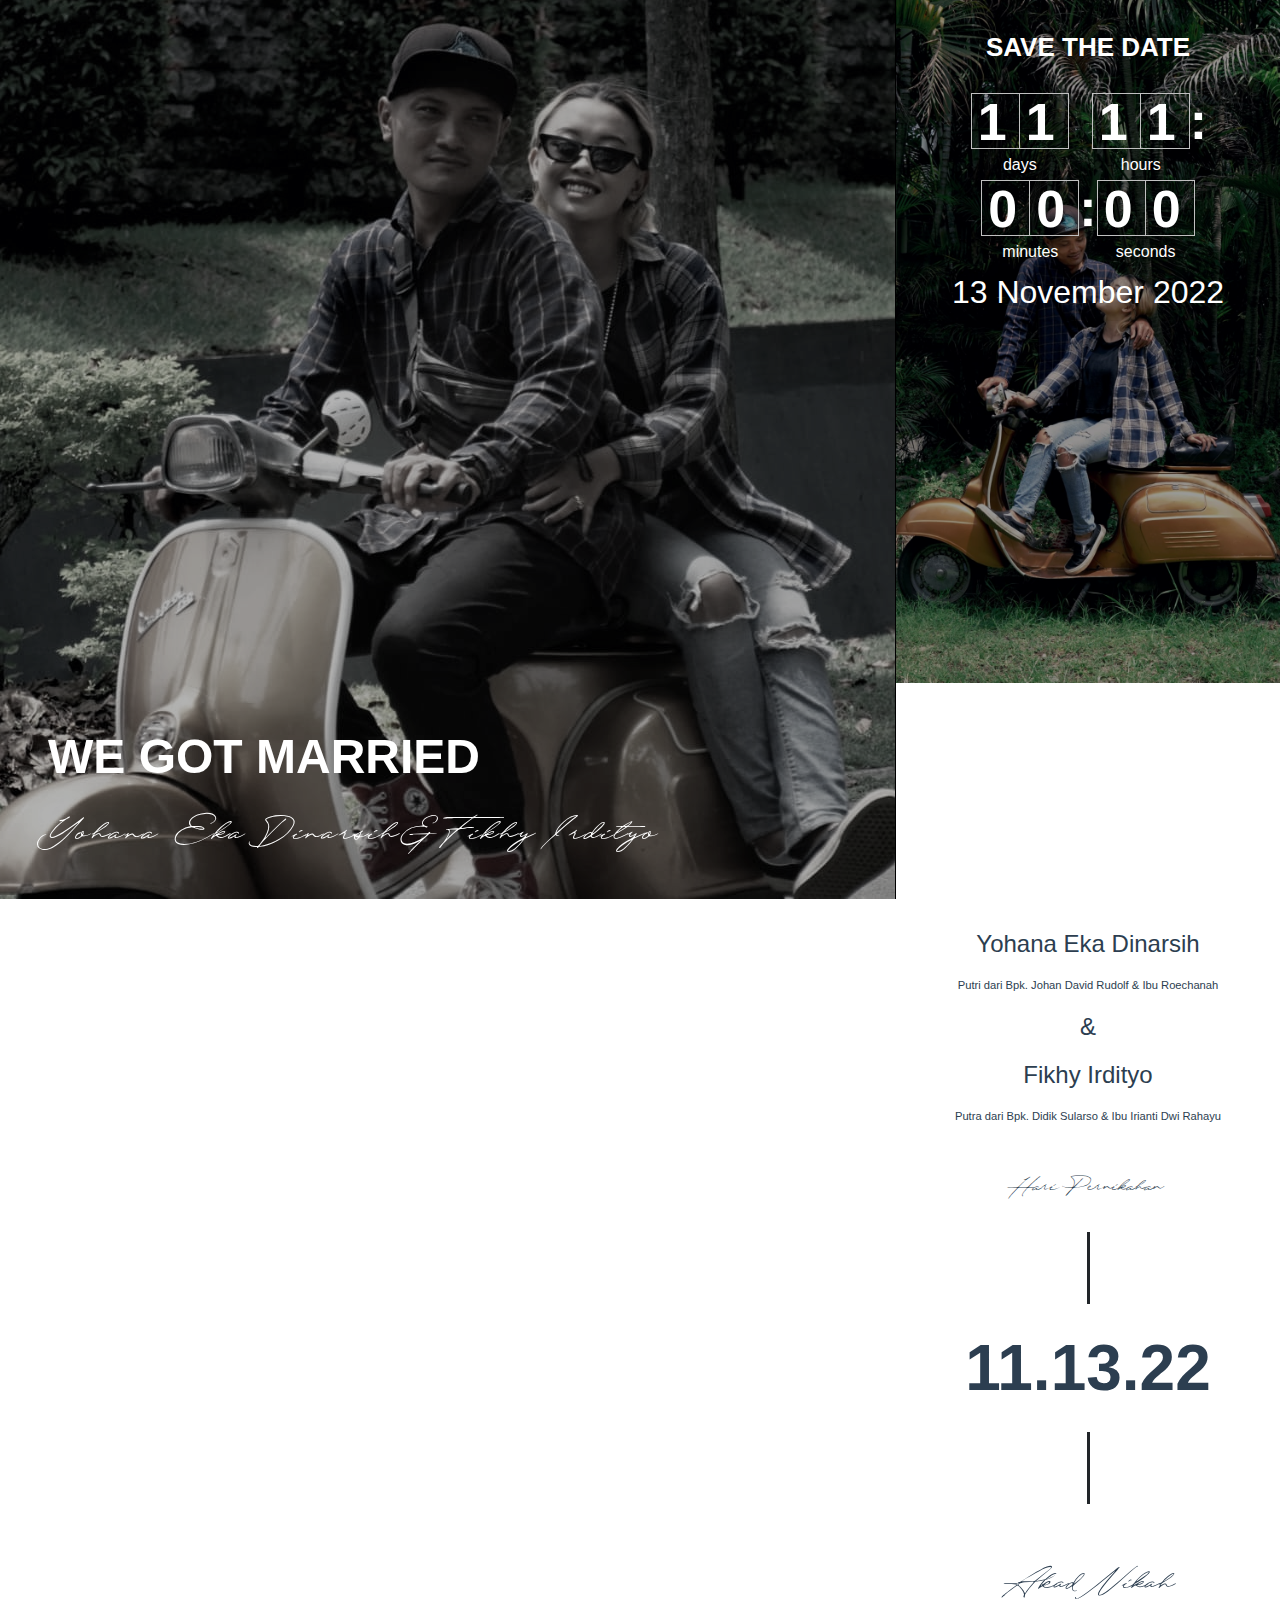
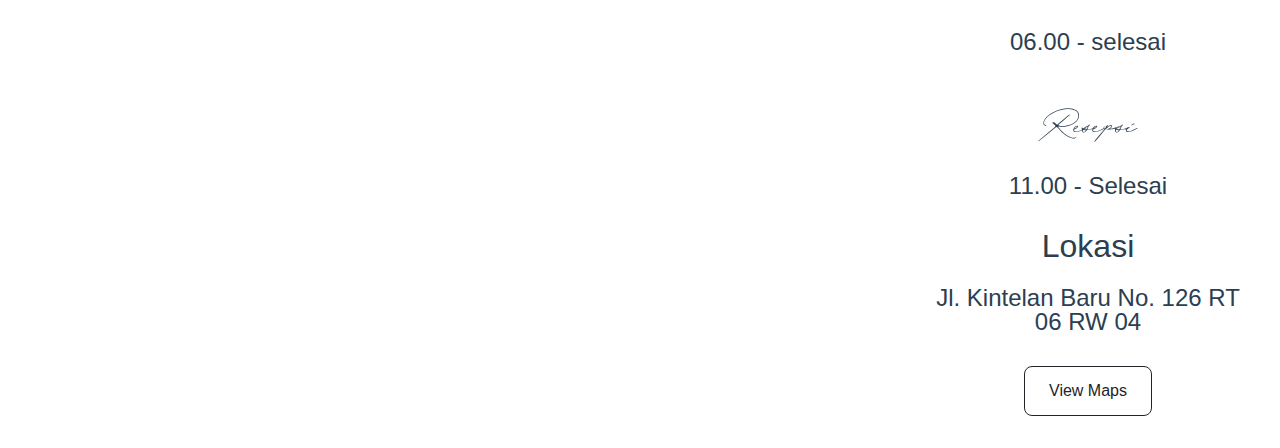
==== commit 2e7b711b: "update" ====
--- a/index.html
+++ b/index.html
@@ -5,7 +5,7 @@
   <meta charset="UTF-8" />
   <meta http-equiv="X-UA-Compatible" content="IE=edge,chrome=1" />
   <meta name="viewport" content="width=device-width, initial-scale=1" />
-  <title>Wedding Invitation</title>
+  <title>Dina & Fikhy Wedding Invitation</title>
   <meta name="description" content="" />
   <meta name="theme-color" content="#D1700C" />
   <link rel="shortcut icon" href="favicon.ico" />
@@ -61,9 +61,9 @@
                 <h2 class="font-signature">Resepsi</h2>
                 <p>11.00 - Selesai</p>
                 <h3>Lokasi</h3>
-                <address> Kintelan No. 126 RT 06 RW 04</address>
+                <address>Jl. Kintelan Baru No. 126 RT 06 RW 04</address>
               </div>
-              <div class="btn-maps"><a class="btn btn-border" href="https://goo.gl/maps/obeGDh7pRdm4obJx9"
+              <div class="btn-maps"><a class="btn btn-border" href="https://goo.gl/maps/CAtR4mrtiJed9Rdy6"
                   target="_blank">View Maps</a></div>
             </section>
           </div>
